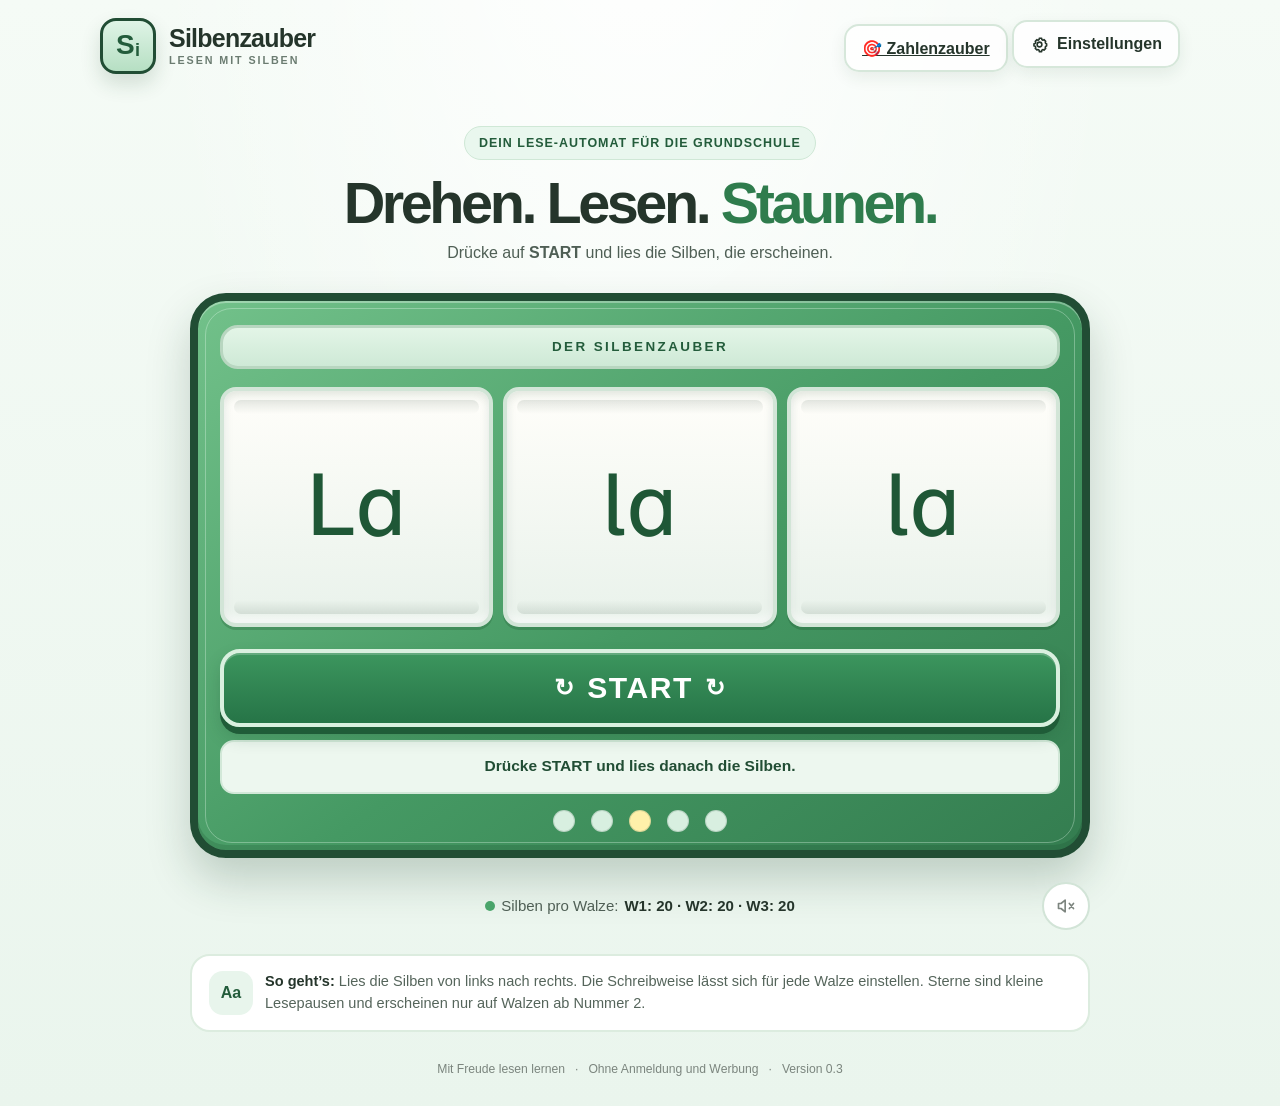
==== index.html @ 5c7f3edf "feat(navigation): verlinke Zahlenzauber von Silbenzauber" ====
<!doctype html>
<html lang="de">
<head>
  <meta charset="UTF-8" />
  <meta name="viewport" content="width=device-width, initial-scale=1.0" />
  <meta name="theme-color" content="#e9f7ef" />
  <meta name="description" content="Silbenzauber: ein kindgerechter Lese-Automat für die Grundschule." />
  <title>Silbenzauber – Lesen mit Silben</title>
  <link rel="stylesheet" href="styles.css" />
  <script src="logic.js" defer></script>
  <script src="app.js" defer></script>
</head>
<body>
  <div class="page-shell">
    <header class="site-header">
      <a class="brand" href="#hauptinhalt" aria-label="Silbenzauber, zur Startseite">
        <span class="brand-mark" aria-hidden="true"><span>S</span><span>i</span></span>
        <span class="brand-copy">
          <span class="brand-title">Silbenzauber</span>
          <span class="brand-caption">LESEN MIT SILBEN</span>
        </span>
      </a>
      <div class="header-actions">
        <a class="button-outline companion-link" href="zahlenzauber/" aria-label="Zahlenzauber, Mathe-Spiel öffnen">🎯 Zahlenzauber</a>
      <button id="settingsOpen" class="settings-open button-outline" type="button" aria-label="Einstellungen öffnen" aria-haspopup="dialog">
        <svg width="19" height="19" viewBox="0 0 24 24" fill="none" stroke="currentColor" stroke-width="2" stroke-linecap="round" stroke-linejoin="round" aria-hidden="true"><circle cx="12" cy="12" r="3"/><path d="M19.4 15a1.7 1.7 0 0 0 .34 1.86l.07.07-2.12 2.12-.07-.07a1.7 1.7 0 0 0-1.86-.34 1.7 1.7 0 0 0-1.04 1.56V21h-3v-.8A1.7 1.7 0 0 0 10.7 18.6a1.7 1.7 0 0 0-1.86.34l-.07.07-2.12-2.12.07-.07A1.7 1.7 0 0 0 7.06 15a1.7 1.7 0 0 0-1.56-1.04H5v-3h.5a1.7 1.7 0 0 0 1.56-1.04 1.7 1.7 0 0 0-.34-1.86l-.07-.07 2.12-2.12.07.07a1.7 1.7 0 0 0 1.86.34A1.7 1.7 0 0 0 11.74 4.7V4h3v.7A1.7 1.7 0 0 0 15.78 6.3a1.7 1.7 0 0 0 1.86-.34l.07-.07 2.12 2.12-.07.07a1.7 1.7 0 0 0-.34 1.86 1.7 1.7 0 0 0 1.56 1.04H21v3h-.02A1.7 1.7 0 0 0 19.4 15Z"/></svg>
        <span>Einstellungen</span>
      </button>
      </div>
    </header>

    <main id="hauptinhalt">
      <div class="intro">
        <div class="eyebrow">Dein Lese-Automat für die Grundschule</div>
        <h1>Drehen. Lesen. <span>Staunen.</span></h1>
        <p>Drücke auf <strong>START</strong> und lies die Silben, die erscheinen.</p>
      </div>

      <section class="machine-area" aria-label="Silbenautomat">
        <div class="machine-frame">
          <div class="machine-topline">DER SILBENZAUBER</div>
          <div id="reels" class="reels" style="--reel-count:3" aria-label="Drei Silbenwalzen"></div>
          <div class="machine-controls">
            <button id="spinButton" class="spin-button" type="button">
              <span class="button-symbol" aria-hidden="true">↻</span>
              <span id="spinButtonText">START</span>
              <span class="button-symbol" aria-hidden="true">↻</span>
            </button>
            <div id="instruction" class="instruction" role="status" aria-live="polite" aria-atomic="true">Drücke START und lies danach die Silben.</div>
          </div>
          <div class="machine-foot" aria-hidden="true"><span></span><span></span><span></span><span></span><span></span></div>
        </div>
      </section>

      <div class="below-machine">
        <div id="selectionSummary" class="selection-summary"></div>
        <button id="soundButton" class="sound-button" type="button" aria-label="Ton einschalten" aria-pressed="false" title="Ton ein- oder ausschalten">
          <svg class="sound-on" width="20" height="20" viewBox="0 0 24 24" stroke="currentColor" stroke-width="2" stroke-linecap="round" stroke-linejoin="round" fill="none" aria-hidden="true"><path d="M11 5 6 9H3v6h3l5 4V5Z"/><path d="M15.5 8.5a5 5 0 0 1 0 7"/><path d="M18.5 5.5a9 9 0 0 1 0 13"/></svg>
          <svg class="sound-off" width="20" height="20" viewBox="0 0 24 24" stroke="currentColor" stroke-width="2" stroke-linecap="round" stroke-linejoin="round" fill="none" aria-hidden="true"><path d="M11 5 6 9H3v6h3l5 4V5Z"/><path d="m16 9 5 6m0-6-5 6"/></svg>
        </button>
      </div>

      <aside class="learning-hint" aria-label="So geht es">
        <div class="hint-icon" aria-hidden="true">Aa</div>
        <p><strong>So geht’s:</strong> Lies die Silben von links nach rechts. Die Schreibweise lässt sich für jede Walze einstellen. Sterne sind kleine Lesepausen und erscheinen nur auf Walzen ab Nummer 2.</p>
      </aside>
    </main>

    <footer class="site-footer"><span>Mit Freude lesen lernen</span><span aria-hidden="true">·</span><span>Ohne Anmeldung und Werbung</span><span aria-hidden="true">·</span><span>Version 0.3</span></footer>
  </div>

  <dialog id="settingsDialog" class="settings-dialog" aria-labelledby="settingsTitle">
    <form id="settingsForm" class="settings-content" method="dialog" novalidate>
      <div class="modal-header">
        <div>
          <span class="modal-kicker">FÜR LEHRKRÄFTE</span>
          <h2 id="settingsTitle">Einstellungen</h2>
          <p>Lege Schreibweise, Silben und Sternfelder für jede Walze fest.</p>
        </div>
        <button id="settingsClose" class="close-button" type="button" aria-label="Einstellungen schließen">×</button>
      </div>

      <div class="modal-scroll">
        <fieldset class="settings-section">
          <legend><span class="section-number">1</span> Anzahl der Walzen</legend>
          <p>Wie viele Silben erscheinen nebeneinander?</p>
          <div id="reelCountButtons" class="segmented-options" aria-label="Walzenanzahl">
            <button type="button" class="segment" data-reel-count="2" aria-pressed="false">2</button>
            <button type="button" class="segment" data-reel-count="3" aria-pressed="true">3</button>
            <button type="button" class="segment" data-reel-count="4" aria-pressed="false">4</button>
            <button type="button" class="segment" data-reel-count="5" aria-pressed="false">5</button>
          </div>
        </fieldset>

        <fieldset class="settings-section">
          <legend><span class="section-number">2</span> Vokale auswählen</legend>
          <p>Alle gewählten Vokale werden für die Silbenbildung genutzt.</p>
          <div id="vowelOptions" class="letter-options" aria-label="Vokalauswahl"></div>
        </fieldset>

        <fieldset class="settings-section">
          <legend><span class="section-number">3</span> Konsonanten auswählen</legend>
          <p>Alle gewählten Konsonanten werden für die Silbenbildung genutzt.</p>
          <div id="consonantOptions" class="letter-options" aria-label="Konsonantenauswahl"></div>
        </fieldset>

        <fieldset class="settings-section">
          <legend><span class="section-number">4</span> Walzen einzeln einstellen</legend>
          <p>Wähle für jede Walze ihre erlaubten Silben. Auf Walze 1 gibt es keinen Stern.</p>
          <div id="reelSettings" class="reel-settings-list"></div>
        </fieldset>

        <section class="preview-section" aria-labelledby="previewTitle">
          <h3 id="previewTitle">Silben-Übersicht</h3>
          <div id="syllableOverview"></div>
          <p id="formError" class="form-error" role="alert" hidden>Wähle mindestens einen Vokal und einen Konsonanten.</p>
        </section>
      </div>

      <div class="modal-actions">
        <button id="resetButton" class="reset-button" type="button">Zurücksetzen</button>
        <div class="action-toggles">
          <label class="mini-toggle"><input id="soundToggle" type="checkbox" /> Geräusche</label>
          <label class="mini-toggle"><input id="motionToggle" type="checkbox" /> Wenig Bewegung</label>
        </div>
        <button id="saveButton" class="save-button" type="submit">Übernehmen <span aria-hidden="true">✓</span></button>
      </div>
    </form>
  </dialog>
</body>
</html>
---- styles.css ----
@font-face {
  font-family: 'Druckschrift BY WOK';
  src: url('./fonts/Druckschrift_BY_WOK.ttf') format('truetype');
  font-style: normal;
  font-weight: 400;
  font-display: swap;
}

:root {
  --page: #f5fbf6;
  --panel: #ffffff;
  --ink: #25352b;
  --subtle: #6b7c71;
  --green-1: #d9f0df;
  --green-2: #8fcf9f;
  --green-3: #4aa56b;
  --green-4: #2f7c4d;
  --green-5: #235c3b;
  --cream: #fefcf4;
  --outline: #214d34;
  --shadow: rgba(28, 72, 45, 0.16);
  --font-main: Arial, Helvetica, sans-serif;
}

* { box-sizing: border-box; }
html { scroll-behavior: smooth; }
body {
  margin: 0;
  background:
    radial-gradient(ellipse at 50% -18%, #ffffff 0%, transparent 55%),
    linear-gradient(180deg, #f5fbf6 0%, #eaf5ed 100%);
  color: var(--ink);
  font-family: var(--font-main);
}
button, input { font: inherit; }
button { cursor: pointer; }
@media (hover: hover) and (pointer: fine) {
  :root {
    --wand-cursor: url("data:image/svg+xml,%3Csvg xmlns='http://www.w3.org/2000/svg' width='32' height='32' viewBox='0 0 32 32'%3E%3Cpath d='M7 25L24 8' stroke='%23235c3b' stroke-width='6' stroke-linecap='round'/%3E%3Cpath d='M7 25L24 8' stroke='%23f3d77a' stroke-width='3' stroke-linecap='round'/%3E%3Ccircle cx='24' cy='8' r='3' fill='%23fff4bf' stroke='%23235c3b' stroke-width='1.5'/%3E%3C/svg%3E") 5 27;
  }
  body { cursor: var(--wand-cursor), auto; }
  button, a, label, input[type='checkbox'] {
    cursor: var(--wand-cursor), pointer;
  }
  input:not([type='checkbox']), textarea, [contenteditable='true'] { cursor: text; }
  select, input[type='range'] { cursor: auto; }
}
button:focus-visible, input:focus-visible {
  outline: 4px solid #1a7ee5;
  outline-offset: 2px;
}
.page-shell {
  min-height: 100dvh;
  width: min(1120px, 100%);
  margin: 0 auto;
  padding: 0 20px 28px;
}
.site-header {
  min-height: 92px;
  display: flex;
  align-items: center;
  justify-content: space-between;
  gap: 12px;
}
.brand {
  display: inline-flex;
  align-items: center;
  gap: 13px;
  color: inherit;
  text-decoration: none;
}
.brand-mark {
  width: 56px;
  height: 56px;
  border-radius: 16px;
  border: 3px solid var(--outline);
  background: linear-gradient(180deg, #dff4e6 0%, #b6dfc3 100%);
  box-shadow: 0 10px 20px var(--shadow);
  display: grid;
  place-items: center;
  color: var(--green-5);
  font-weight: 900;
  position: relative;
}
.brand-mark span:first-child {
  position: absolute;
  font-size: 28px;
  left: 13px;
  top: 8px;
}
.brand-mark span:last-child {
  position: absolute;
  font-size: 18px;
  right: 13px;
  bottom: 10px;
}
.brand-copy {
  display: flex;
  flex-direction: column;
  line-height: 1;
}
.brand-title {
  font-size: 1.56rem;
  font-weight: 900;
  letter-spacing: -0.03em;
}
.brand-caption {
  margin-top: 4px;
  color: var(--subtle);
  font-size: 0.67rem;
  font-weight: 800;
  letter-spacing: 0.18em;
}
.button-outline {
  min-height: 48px;
  border-radius: 15px;
  border: 2px solid #d6e7da;
  background: rgba(255, 255, 255, 0.86);
  box-shadow: 0 6px 16px rgba(22, 65, 39, 0.08);
  padding: 11px 16px;
  display: inline-flex;
  align-items: center;
  gap: 8px;
  font-weight: 800;
  color: var(--ink);
}
.button-outline:hover { background: white; }
.intro {
  margin: 34px 0 28px;
  text-align: center;
}
.eyebrow {
  display: inline-flex;
  align-items: center;
  justify-content: center;
  border-radius: 999px;
  background: #e9f7ee;
  border: 1px solid #cfe8d6;
  padding: 9px 14px;
  color: var(--green-5);
  font-size: 0.78rem;
  font-weight: 800;
  letter-spacing: 0.08em;
  text-transform: uppercase;
}
.intro h1 {
  margin: 16px 0 10px;
  font-size: clamp(2rem, 5vw, 3.6rem);
  line-height: 0.95;
  letter-spacing: -0.06em;
}
.intro h1 span { color: var(--green-4); }
.intro p {
  margin: 0 auto;
  max-width: 560px;
  color: #4f5f55;
  font-size: 1rem;
  line-height: 1.5;
}
.machine-area { position: relative; }
.machine-frame {
  width: min(100%, 900px);
  margin: 0 auto;
  border-radius: 36px;
  border: 8px solid #214d34;
  background: linear-gradient(145deg, #72c18a 0%, #459963 54%, #347d50 100%);
  box-shadow: 0 22px 44px rgba(22, 63, 39, 0.22), inset 0 2px 0 rgba(255,255,255,.32), inset 0 -5px 0 rgba(22,72,41,.2);
  padding: 24px 22px 18px;
  position: relative;
}
.machine-frame::before {
  content: '';
  position: absolute;
  inset: 7px;
  border: 1px solid rgba(237, 255, 241, .32);
  border-radius: 27px;
  pointer-events: none;
}
.machine-topline {
  min-height: 44px;
  border-radius: 18px;
  background: linear-gradient(180deg, #e3f5e7 0%, #cee9d6 100%);
  border: 3px solid #b8d6c0;
  color: var(--green-5);
  display: flex;
  justify-content: center;
  align-items: center;
  text-align: center;
  font-size: 0.84rem;
  font-weight: 900;
  letter-spacing: 0.18em;
  margin-bottom: 18px;
}
.reels {
  --reel-count: 3;
  display: grid;
  grid-template-columns: repeat(var(--reel-count), minmax(0, 1fr));
  gap: 10px;
}
.reel {
  min-width: 0;
  height: clamp(132px, 19vw, 186px);
  border-radius: 16px;
  border: 4px solid #d2e5d7;
  background: linear-gradient(180deg, #fffefa 0%, #e9f2eb 100%);
  box-shadow: inset 0 4px 10px rgba(35, 75, 48, .14), inset 0 -4px 8px rgba(255,255,255,.88), 0 3px 0 rgba(28, 81, 45, .26);
  display: grid;
  place-items: center;
  position: relative;
  overflow: hidden;
}
.reel::before, .reel::after {
  content: '';
  position: absolute;
  left: 10px;
  right: 10px;
  height: 14px;
  border-radius: 999px;
  background: linear-gradient(180deg, rgba(41,69,51,0.12), transparent);
}
.reel::before { top: 9px; }
.reel::after { bottom: 9px; transform: scaleY(-1); }
.reel-symbol {
  font-family: 'Druckschrift BY WOK', Arial, Helvetica, sans-serif;
  font-size: clamp(2.6rem, 8vw, 4.7rem);
  font-weight: 400;
  color: #1f5736;
  letter-spacing: 0;
  text-transform: none;
}
.reels[data-count='4'] .reel-symbol { font-size: clamp(2rem, 6vw, 3.5rem); }
.reels[data-count='5'] .reel-symbol { font-size: clamp(1.2rem, 5vw, 2.5rem); }
.reel-symbol.symbol-star {
  font-size: clamp(2.4rem, 7vw, 4rem);
  font-family: Arial, Helvetica, sans-serif;
  font-weight: 700;
  color: #de9f2f;
}
.reel-track {
  display: flex;
  flex-direction: column;
  align-self: start;
  width: 100%;
  will-change: transform;
  transition-property: transform;
  transition-timing-function: cubic-bezier(.08, .76, .12, 1);
}
.reel-track .reel-symbol {
  flex: 0 0 var(--reel-cell-height);
  width: 100%;
  height: var(--reel-cell-height);
  display: grid;
  place-items: center;
}
.reel.rolling .reel-symbol { filter: blur(.55px); opacity: .9; }
.reel.landed { animation: reel-lock .2s ease-out; }
@keyframes reel-lock {
  0% { transform: scaleY(1); }
  48% { transform: scaleY(.985); }
  100% { transform: scaleY(1); }
}
.machine-controls { margin-top: 22px; }
.spin-button {
  width: 100%;
  min-height: 78px;
  border: 4px solid #d9f0df;
  background: linear-gradient(180deg, #3c965e 0%, #267447 100%);
  color: #fff;
  box-shadow: 0 7px 0 #1f5c38, 0 10px 18px rgba(20, 67, 38, .2), inset 0 2px 0 rgba(255,255,255,.2);
  border-radius: 20px;
  display: inline-flex;
  justify-content: center;
  align-items: center;
  gap: 12px;
  font-size: 1.88rem;
  font-weight: 900;
  letter-spacing: 0.05em;
}
.spin-button:hover:not(:disabled) { transform: translateY(-2px); filter: brightness(1.04); }
.spin-button:active:not(:disabled) { transform: translateY(3px); box-shadow: 0 3px 0 #1f5c38, inset 0 2px 0 rgba(255,255,255,.16); }
.spin-button:disabled { opacity: 0.7; cursor: wait; }
.button-symbol { font-size: 1.5rem; }
.instruction {
  margin-top: 13px;
  min-height: 54px;
  border-radius: 14px;
  border: 2px solid #d2e8d8;
  background: #edf7ef;
  color: #214d34;
  display: flex;
  align-items: center;
  justify-content: center;
  text-align: center;
  font-size: 0.97rem;
  font-weight: 700;
  line-height: 1.45;
  padding: 10px 14px;
}
.machine-foot {
  display: flex;
  justify-content: center;
  gap: 16px;
  margin-top: 16px;
}
.machine-foot span {
  width: 22px;
  height: 22px;
  border-radius: 50%;
  background: #d8efe0;
  border: 1px solid rgba(33,77,52,.16);
}
.machine-foot span:nth-child(3) { background: #fff0aa; }
.below-machine {
  width: min(100%, 900px);
  min-height: 48px;
  margin: 24px auto 0;
  display: flex;
  align-items: center;
  justify-content: center;
  gap: 12px;
  position: relative;
}
.selection-summary {
  display: flex;
  flex-wrap: wrap;
  gap: 6px;
  justify-content: center;
  align-items: center;
  text-align: center;
  color: #4f5f55;
  font-size: 0.94rem;
  line-height: 1.45;
}
.selection-summary strong { color: var(--ink); }
.selection-dot {
  width: 10px;
  height: 10px;
  border-radius: 50%;
  background: var(--green-3);
}
.sound-button {
  width: 48px;
  height: 48px;
  padding: 0;
  border: 2px solid #d2e4d7;
  background: white;
  color: #7d857f;
  border-radius: 50%;
  display: grid;
  place-items: center;
  position: absolute;
  right: 0;
  flex: none;
}
.sound-button .sound-on { display: none; }
.sound-button.enabled {
  background: #e7f7ec;
  color: var(--green-4);
  border-color: #8fc4a1;
}
.sound-button.enabled .sound-on { display: block; }
.sound-button.enabled .sound-off { display: none; }
.learning-hint {
  width: min(100%, 900px);
  margin: 24px auto 0;
  padding: 15px 17px;
  border-radius: 20px;
  border: 2px solid #dcecdf;
  background: var(--panel);
  display: flex;
  gap: 12px;
  align-items: center;
}
.hint-icon {
  width: 44px;
  height: 44px;
  flex: none;
  border-radius: 14px;
  background: #e8f5ec;
  color: var(--green-5);
  display: grid;
  place-items: center;
  font-weight: 900;
}
.learning-hint p {
  margin: 0;
  color: #55655b;
  font-size: 0.91rem;
  line-height: 1.5;
}
.learning-hint strong { color: var(--ink); }
.site-footer {
  display: flex;
  justify-content: center;
  align-items: center;
  gap: 10px;
  flex-wrap: wrap;
  color: #7b857e;
  text-align: center;
  margin: 30px 0 2px;
  font-size: 0.76rem;
}

/* Dialog */
.settings-dialog {
  width: min(94vw, 880px);
  max-height: min(92dvh, 980px);
  border: 0;
  padding: 0;
  border-radius: 24px;
  background: #fffefb;
  color: var(--ink);
  box-shadow: 0 24px 90px rgba(18, 41, 27, 0.28);
  overflow: hidden;
}
.settings-dialog::backdrop {
  background: rgba(24, 36, 29, 0.58);
  backdrop-filter: blur(3px);
}
.settings-content {
  max-height: min(92dvh, 980px);
  display: flex;
  flex-direction: column;
}
.modal-header {
  display: flex;
  justify-content: space-between;
  align-items: flex-start;
  gap: 16px;
  background: linear-gradient(180deg, #edf8f0 0%, #dff0e4 100%);
  padding: 24px 26px 20px;
  border-bottom: 2px solid #d6eadb;
}
.modal-kicker {
  display: block;
  margin-bottom: 3px;
  color: var(--green-4);
  font-size: 0.65rem;
  font-weight: 900;
  letter-spacing: 0.18em;
}
.modal-header h2 {
  margin: 0 0 4px;
  font-size: 1.9rem;
  letter-spacing: -0.05em;
}
.modal-header p {
  margin: 0;
  color: #597162;
  font-size: 0.87rem;
  line-height: 1.4;
}
.close-button {
  width: 48px;
  height: 48px;
  border-radius: 13px;
  border: 2px solid #c6ddce;
  background: rgba(255,255,255,0.72);
  color: #456252;
  font-size: 2rem;
  line-height: 1;
}
.modal-scroll {
  overflow-y: auto;
  padding: 24px 27px 12px;
}
.settings-section {
  margin: 0 0 22px;
  padding: 0 0 20px;
  border: 0;
  border-bottom: 1px solid #e9eee9;
}
.settings-section legend {
  padding: 0;
  margin-bottom: 8px;
  display: flex;
  align-items: center;
  gap: 10px;
  font-size: 1.03rem;
  font-weight: 900;
}
.section-number {
  display: inline-grid;
  place-items: center;
  width: 30px;
  height: 30px;
  border-radius: 9px;
  background: #d9f0df;
  color: var(--green-5);
  font-size: 0.85rem;
}
.settings-section > p {
  margin: 0 0 13px 40px;
  color: #6f7a73;
  font-size: 0.84rem;
}
.segmented-options, .letter-options, .syllable-options {
  display: flex;
  flex-wrap: wrap;
  gap: 10px;
}
.segmented-options { margin-left: 40px; }
.segment, .letter-chip, .syllable-chip, .mini-action {
  min-height: 46px;
  border-radius: 12px;
  border: 2px solid #d9e2db;
  background: white;
  color: #3d4e43;
  font-weight: 800;
}
.segment, .letter-chip { min-width: 54px; }
.segment[aria-pressed='true'],
.letter-chip[aria-pressed='true'],
.syllable-chip[aria-pressed='true'] {
  border-color: var(--green-4);
  background: #e5f6ea;
  color: var(--green-5);
  box-shadow: 0 3px 0 var(--green-4);
}
.segment:hover, .letter-chip:hover, .syllable-chip:hover, .mini-action:hover { background: #f7fbf8; }
.letter-chip { width: 54px; font-size: 1.08rem; }
.reel-settings-list { display: grid; gap: 15px; }
.reel-settings-card {
  border: 1px solid #e4ece6;
  border-radius: 18px;
  background: #fbfdfb;
  padding: 14px;
}
.reel-settings-header {
  display: flex;
  justify-content: space-between;
  align-items: flex-start;
  gap: 12px;
  margin-bottom: 8px;
}
.reel-settings-header h4 {
  margin: 0;
  font-size: 1rem;
}
.reel-settings-header p {
  margin: 4px 0 0;
  color: #68796f;
  font-size: 0.8rem;
}
.reel-settings-actions {
  display: flex;
  gap: 8px;
}
.case-setting {
  display: flex;
  align-items: center;
  justify-content: space-between;
  gap: 12px;
  border: 0;
  padding: 0;
  margin: 12px 0 4px;
}
.case-setting legend {
  padding: 0;
  color: #52685a;
  font-size: .84rem;
  font-weight: 800;
}
.case-options {
  display: flex;
  flex-wrap: wrap;
  gap: 8px;
}
.case-option {
  min-width: 60px;
  min-height: 46px;
  padding: 6px 12px;
  border: 2px solid #d8e4da;
  border-radius: 11px;
  background: #fff;
  color: #334d3b;
  font-size: 1rem;
  font-family: 'Druckschrift BY WOK', Arial, Helvetica, sans-serif;
  font-weight: 400;
}
.case-option[aria-pressed='true'] {
  border-color: var(--green-4);
  background: #e4f4e8;
  color: var(--green-5);
  box-shadow: 0 3px 0 var(--green-4);
}
.case-option:hover { background: #f0f8f2; }
.mini-action {
  min-height: 44px;
  padding: 6px 10px;
  font-size: 0.83rem;
}
.toggle-row {
  min-height: 60px;
  display: flex;
  align-items: center;
  justify-content: space-between;
  gap: 12px;
  cursor: pointer;
  padding: 6px 0;
}
.toggle-row > span:first-child {
  display: flex;
  flex-direction: column;
  gap: 3px;
}
.toggle-row strong { font-size: 0.91rem; }
.toggle-row small {
  color: #758177;
  font-size: 0.78rem;
  line-height: 1.35;
}
.toggle-row input {
  position: absolute;
  opacity: 0;
  width: 44px;
  height: 28px;
}
.toggle-track {
  display: block;
  width: 47px;
  height: 28px;
  border-radius: 30px;
  background: #d6ddd7;
  border: 2px solid #c2cac4;
  position: relative;
  flex: none;
}
.toggle-track::after {
  content: '';
  position: absolute;
  top: 3px;
  left: 3px;
  width: 18px;
  height: 18px;
  border-radius: 50%;
  background: white;
  box-shadow: 0 1px 3px rgba(0,0,0,.18);
  transition: transform .2s;
}
.toggle-row input:checked + .toggle-track {
  background: #83c89a;
  border-color: #4f9d6a;
}
.toggle-row input:checked + .toggle-track::after { transform: translateX(19px); }
.toggle-row input:disabled + .toggle-track {
  background: #ecefed;
  border-color: #dde3de;
  opacity: 0.9;
}
.reel-selection-info {
  margin: 2px 0 10px;
  color: #67766d;
  font-size: 0.82rem;
}
.syllable-chip {
  min-height: 44px;
  min-width: 58px;
  padding: 6px 11px;
  font-family: 'Druckschrift BY WOK', Arial, Helvetica, sans-serif;
  font-weight: 400;
  font-size: 1rem;
}
.preview-section {
  background: #f8fbf9;
  border: 1px solid #dce8df;
  border-radius: 16px;
  padding: 15px 17px;
}
.preview-section h3 {
  margin: 0 0 11px;
  font-size: 0.98rem;
}
.overview-copy {
  margin: 0 0 10px;
  color: #5b6b61;
  font-size: 0.84rem;
}
.preview-chips {
  display: flex;
  gap: 7px;
  flex-wrap: wrap;
}
.preview-chip {
  background: white;
  color: #3b4f41;
  border: 1px solid #d7e6da;
  border-radius: 9px;
  font-family: 'Druckschrift BY WOK', Arial, Helvetica, sans-serif;
  font-weight: 400;
  padding: 6px 10px;
}
.preview-extra {
  align-self: center;
  color: #728076;
  font-size: 0.8rem;
}
.form-error {
  color: #b52833;
  font-size: 0.86rem;
  margin: 12px 0 0;
  font-weight: 700;
}
.modal-actions {
  display: flex;
  justify-content: space-between;
  align-items: center;
  gap: 12px;
  background: white;
  border-top: 1px solid #e7ece8;
  padding: 16px 24px;
  flex-wrap: wrap;
}
.action-toggles {
  display: flex;
  gap: 16px;
  flex-wrap: wrap;
  color: #5e6d64;
  font-size: 0.86rem;
  font-weight: 700;
}
.mini-toggle {
  display: inline-flex;
  align-items: center;
  gap: 8px;
}
.reset-button {
  border-radius: 12px;
  border: 2px solid #d8e0da;
  background: white;
  color: #637066;
  padding: 12px 16px;
  font-weight: 800;
}
.save-button {
  min-width: 170px;
  border-radius: 12px;
  border: 2px solid #2a7b4b;
  background: #3b9c61;
  color: white;
  box-shadow: 0 3px 0 #2a7b4b;
  padding: 12px 18px;
  font-weight: 900;
}
.save-button:disabled { opacity: 0.45; box-shadow: none; }
.save-button:hover:not(:disabled) { background: #338854; }

@media (min-width: 1000px) {
  .reel { height: clamp(186px, 20vw, 240px); }
  .reel-symbol { font-size: clamp(4.2rem, 7vw, 5.5rem); }
  .reels[data-count='4'] .reel-symbol { font-size: clamp(3.5rem, 5vw, 4.4rem); }
  .reels[data-count='5'] .reel-symbol { font-size: clamp(2.5rem, 4vw, 3.3rem); }
}

@media (max-width: 860px) {
  .modal-header, .modal-scroll { padding-left: 20px; padding-right: 20px; }
  .settings-section > p, .segmented-options { margin-left: 0; }
}
@media (max-width: 740px) {
  .page-shell { padding: 0 16px 22px; }
  .site-header { min-height: 82px; }
  .brand-mark { width: 48px; height: 48px; border-radius: 13px; }
  .brand-mark span:first-child { font-size: 24px; left: 11px; top: 7px; }
  .brand-mark span:last-child { font-size: 16px; right: 12px; bottom: 9px; }
  .brand-caption { font-size: 0.55rem; }
  .settings-open { padding: 10px 11px; font-size: 0.82rem; }
  .intro { margin-top: 28px; }
  .machine-frame { border-width: 6px; padding: 19px 15px 14px; border-radius: 28px; }
  .machine-frame::before { border-radius: 20px; }
  .reel { height: clamp(118px, 27vw, 166px); }
  .reel-symbol { font-size: clamp(2.55rem, 8vw, 4.1rem); }
  .spin-button { min-height: 68px; font-size: 1.68rem; }
  .instruction { margin-top: 11px; font-size: 0.91rem; }
  .below-machine { margin-top: 20px; padding-right: 44px; }
}
@media (max-width: 480px) {
  .page-shell { padding-left: 12px; padding-right: 12px; }
  .brand-title { font-size: 1.28rem; }
  .settings-open { gap: 6px; font-size: 0.76rem; padding: 9px 9px; border-radius: 12px; }
  .machine-frame { padding: 15px 11px 12px; border-width: 5px; border-radius: 23px; }
  .machine-frame::before { inset: 5px; border-radius: 15px; }
  .machine-topline { font-size: 0.66rem; letter-spacing: 0.12em; min-height: 38px; }
  .reels { gap: 7px; }
  .reel { border-width: 3px; height: 112px; border-radius: 13px; }
  .reel-symbol { font-size: 2.6rem; }
  .reels[data-count='4'] .reel-symbol { font-size: clamp(1.35rem, 7vw, 2rem); }
  .reels[data-count='5'] .reel-symbol { font-size: clamp(1.15rem, 6vw, 1.65rem); }
  .spin-button { min-height: 64px; font-size: 1.52rem; }
  .button-symbol { font-size: 1.28rem; }
  .selection-summary { font-size: 0.8rem; }
  .learning-hint { padding: 12px; }
  .learning-hint p { font-size: 0.82rem; }
  .modal-header { padding: 20px 17px 16px; }
  .modal-scroll { padding: 18px 17px 10px; }
  .reel-settings-header { flex-direction: column; align-items: stretch; }
  .reel-settings-actions { justify-content: flex-start; }
  .case-setting { align-items: flex-start; flex-direction: column; }
  .case-options { width: 100%; }
  .case-option { flex: 1 1 0; min-width: 0; }
  .modal-actions { padding: 14px 16px; }
  .save-button { min-width: 145px; }
}
@media (max-width: 375px) {
  .settings-open { min-width: 44px; min-height: 44px; justify-content: center; padding: 8px; }
  .settings-open span { display: none; }
}
@media (prefers-reduced-motion: reduce) {
  *, *::before, *::after {
    animation-duration: 0.01ms !important;
    transition-duration: 0.01ms !important;
    scroll-behavior: auto !important;
  }
}
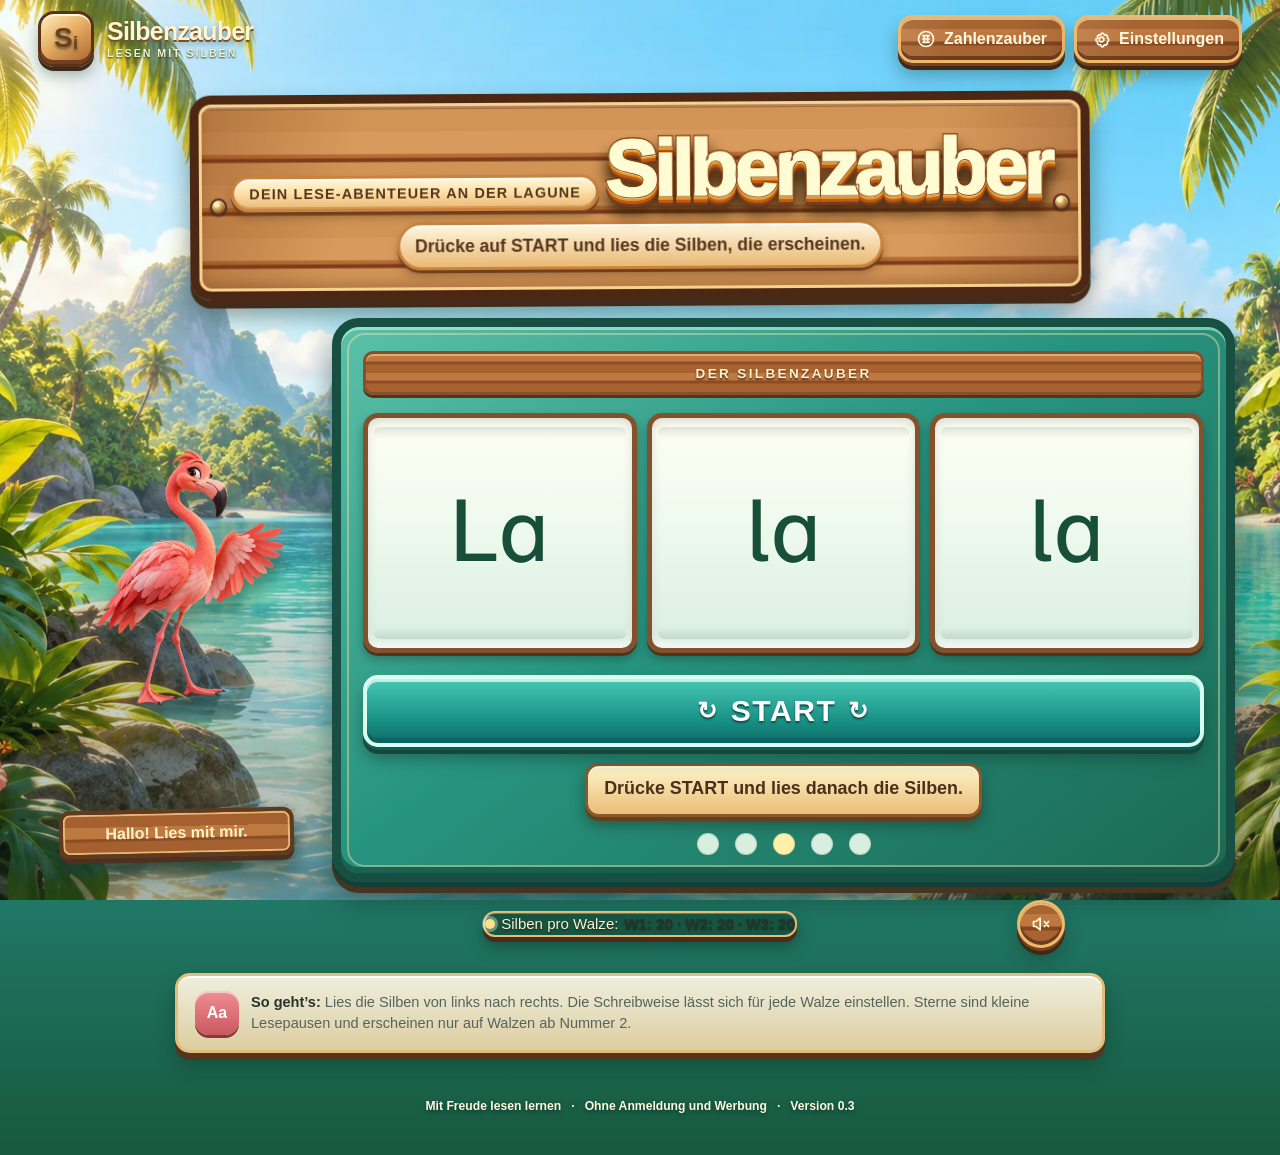
==== commit a1526145: "feat(silbenzauber): build lagoon mascot series design" ====
--- a/index.html
+++ b/index.html
@@ -3,7 +3,7 @@
 <head>
   <meta charset="UTF-8" />
   <meta name="viewport" content="width=device-width, initial-scale=1.0" />
-  <meta name="theme-color" content="#e9f7ef" />
+  <meta name="theme-color" content="#145b59" />
   <meta name="description" content="Silbenzauber: ein kindgerechter Lese-Automat für die Grundschule." />
   <title>Silbenzauber – Lesen mit Silben</title>
   <link rel="stylesheet" href="styles.css" />
@@ -21,36 +21,46 @@
         </span>
       </a>
       <div class="header-actions">
-        <a class="button-outline companion-link" href="zahlenzauber/" aria-label="Zahlenzauber, Mathe-Spiel öffnen">🎯 Zahlenzauber</a>
-      <button id="settingsOpen" class="settings-open button-outline" type="button" aria-label="Einstellungen öffnen" aria-haspopup="dialog">
-        <svg width="19" height="19" viewBox="0 0 24 24" fill="none" stroke="currentColor" stroke-width="2" stroke-linecap="round" stroke-linejoin="round" aria-hidden="true"><circle cx="12" cy="12" r="3"/><path d="M19.4 15a1.7 1.7 0 0 0 .34 1.86l.07.07-2.12 2.12-.07-.07a1.7 1.7 0 0 0-1.86-.34 1.7 1.7 0 0 0-1.04 1.56V21h-3v-.8A1.7 1.7 0 0 0 10.7 18.6a1.7 1.7 0 0 0-1.86.34l-.07.07-2.12-2.12.07-.07A1.7 1.7 0 0 0 7.06 15a1.7 1.7 0 0 0-1.56-1.04H5v-3h.5a1.7 1.7 0 0 0 1.56-1.04 1.7 1.7 0 0 0-.34-1.86l-.07-.07 2.12-2.12.07.07a1.7 1.7 0 0 0 1.86.34A1.7 1.7 0 0 0 11.74 4.7V4h3v.7A1.7 1.7 0 0 0 15.78 6.3a1.7 1.7 0 0 0 1.86-.34l.07-.07 2.12 2.12-.07.07a1.7 1.7 0 0 0-.34 1.86 1.7 1.7 0 0 0 1.56 1.04H21v3h-.02A1.7 1.7 0 0 0 19.4 15Z"/></svg>
-        <span>Einstellungen</span>
-      </button>
+        <a class="button-outline companion-link" href="zahlenzauber/" aria-label="Zahlenzauber, Mathe-Spiel öffnen">
+          <svg width="20" height="20" viewBox="0 0 24 24" fill="none" stroke="currentColor" stroke-width="2" stroke-linecap="round" stroke-linejoin="round" aria-hidden="true"><circle cx="12" cy="12" r="9"/><path d="M8 8h8M8 12h8M8 16h8"/><path d="M10 8v8m4-8v8"/></svg>
+          <span>Zahlenzauber</span>
+        </a>
+        <button id="settingsOpen" class="settings-open button-outline" type="button" aria-label="Einstellungen öffnen" aria-haspopup="dialog">
+          <svg width="19" height="19" viewBox="0 0 24 24" fill="none" stroke="currentColor" stroke-width="2" stroke-linecap="round" stroke-linejoin="round" aria-hidden="true"><circle cx="12" cy="12" r="3"/><path d="M19.4 15a1.7 1.7 0 0 0 .34 1.86l.07.07-2.12 2.12-.07-.07a1.7 1.7 0 0 0-1.86-.34 1.7 1.7 0 0 0-1.04 1.56V21h-3v-.8A1.7 1.7 0 0 0 10.7 18.6a1.7 1.7 0 0 0-1.86.34l-.07.07-2.12-2.12.07-.07A1.7 1.7 0 0 0 7.06 15a1.7 1.7 0 0 0-1.56-1.04H5v-3h.5a1.7 1.7 0 0 0 1.56-1.04 1.7 1.7 0 0 0-.34-1.86l-.07-.07 2.12-2.12.07.07a1.7 1.7 0 0 0 1.86.34A1.7 1.7 0 0 0 11.74 4.7V4h3v.7A1.7 1.7 0 0 0 15.78 6.3a1.7 1.7 0 0 0 1.86-.34l.07-.07 2.12 2.12-.07.07a1.7 1.7 0 0 0-.34 1.86 1.7 1.7 0 0 0 1.56 1.04H21v3h-.02A1.7 1.7 0 0 0 19.4 15Z"/></svg>
+          <span>Einstellungen</span>
+        </button>
       </div>
     </header>
 
     <main id="hauptinhalt">
-      <div class="intro">
-        <div class="eyebrow">Dein Lese-Automat für die Grundschule</div>
-        <h1>Drehen. Lesen. <span>Staunen.</span></h1>
+      <div class="intro wood-title">
+        <div class="eyebrow">Dein Lese-Abenteuer an der Lagune</div>
+        <h1 aria-label="Silbenzauber" data-title="Silbenzauber"><span>Silben</span><span>zauber</span></h1>
         <p>Drücke auf <strong>START</strong> und lies die Silben, die erscheinen.</p>
       </div>
 
-      <section class="machine-area" aria-label="Silbenautomat">
-        <div class="machine-frame">
-          <div class="machine-topline">DER SILBENZAUBER</div>
-          <div id="reels" class="reels" style="--reel-count:3" aria-label="Drei Silbenwalzen"></div>
-          <div class="machine-controls">
-            <button id="spinButton" class="spin-button" type="button">
-              <span class="button-symbol" aria-hidden="true">↻</span>
-              <span id="spinButtonText">START</span>
-              <span class="button-symbol" aria-hidden="true">↻</span>
-            </button>
-            <div id="instruction" class="instruction" role="status" aria-live="polite" aria-atomic="true">Drücke START und lies danach die Silben.</div>
+      <div class="play-stage" id="playStage">
+        <aside class="mascot-area" id="mascotArea" data-state="idle" aria-label="Lumi, der Flamingo">
+          <img class="mascot-art" src="assets/flamingo-mascot.webp" alt="" width="1280" height="1280" draggable="false" />
+          <p class="mascot-speech" id="mascotMessage" role="status" aria-live="polite">Hallo! Lies mit mir.</p>
+        </aside>
+
+        <section class="machine-area" aria-label="Silbenautomat">
+          <div class="machine-frame">
+            <div class="machine-topline">DER SILBENZAUBER</div>
+            <div id="reels" class="reels" style="--reel-count:3" aria-label="Drei Silbenwalzen"></div>
+            <div class="machine-controls">
+              <button id="spinButton" class="spin-button" type="button">
+                <span class="button-symbol" aria-hidden="true">↻</span>
+                <span id="spinButtonText">START</span>
+                <span class="button-symbol" aria-hidden="true">↻</span>
+              </button>
+              <div id="instruction" class="instruction" role="status" aria-live="polite" aria-atomic="true">Drücke START und lies danach die Silben.</div>
+            </div>
+            <div class="machine-foot" aria-hidden="true"><span></span><span></span><span></span><span></span><span></span></div>
           </div>
-          <div class="machine-foot" aria-hidden="true"><span></span><span></span><span></span><span></span><span></span></div>
-        </div>
-      </section>
+        </section>
+      </div>
 
       <div class="below-machine">
         <div id="selectionSummary" class="selection-summary"></div>
--- a/styles.css
+++ b/styles.css
@@ -811,3 +811,418 @@
     scroll-behavior: auto !important;
   }
 }
+
+/* Silbenzauber-Serie: Lagune, Holzschild und plastische Spieloberflächen. */
+:root {
+  --lagoon-deep: #145b59;
+  --lagoon: #1f8f91;
+  --lagoon-light: #7ad8d1;
+  --wood-dark: #4c2814;
+  --wood-mid: #99531f;
+  --wood-light: #e3a157;
+  --flamingo: #e9767b;
+  --cream: #fff7dc;
+  --series-shadow: 0 14px 32px #153b2e40;
+}
+
+html { min-width: 320px; min-height: 100%; background: #145b59; }
+body {
+  position: relative;
+  min-width: 320px;
+  min-height: 100vh;
+  isolation: isolate;
+  overflow-x: hidden;
+  background: linear-gradient(180deg, #4dc8e2, #278c82 63%, #17593e);
+}
+body::before {
+  position: fixed;
+  z-index: -2;
+  inset: 0;
+  content: '';
+  background: linear-gradient(180deg, #dbffff18 0%, #f4ffff04 42%, #123d2f45 100%), url('./assets/lagoon-background.webp') center 53% / cover no-repeat;
+  pointer-events: none;
+}
+body::after {
+  position: fixed;
+  z-index: -1;
+  inset: 0;
+  content: '';
+  background: linear-gradient(180deg, #b9faff15 0%, transparent 48%, #102b1d24 100%);
+  pointer-events: none;
+}
+.page-shell {
+  width: min(1440px, 100%);
+  min-height: 100dvh;
+  padding: 0 clamp(12px, 3vw, 38px) 30px;
+}
+.site-header {
+  position: relative;
+  z-index: 3;
+  min-height: 78px;
+  padding: 10px 0;
+  flex-wrap: wrap;
+}
+.brand { color: #fff9e7; text-shadow: 0 2px 3px #183a31a8; }
+.brand-mark {
+  border: 3px solid #5a321b;
+  background: linear-gradient(145deg, #fff1c0 0%, #e7ae64 45%, #a7622d 100%);
+  box-shadow: inset 0 2px 0 #fff7d8, inset 0 -4px 0 #713e20, 0 4px 0 #3f291b, 0 8px 15px #143d3560;
+  color: #70401e;
+}
+.brand-title { color: #fff5d2; text-shadow: 0 2px 0 #815020, 0 4px 7px #183b3270; }
+.brand-caption { color: #f4f5cf; text-shadow: 0 1px 2px #173b32; }
+.header-actions { display: flex; align-items: center; justify-content: flex-end; flex-wrap: wrap; gap: 10px; }
+.button-outline {
+  min-height: 48px;
+  padding: 9px 15px;
+  border: 3px solid #efb969;
+  border-radius: 15px;
+  color: #fff8df;
+  text-decoration: none;
+  background: linear-gradient(100deg, #ffffff16, transparent 35% 68%, #40200c25), repeating-linear-gradient(0deg, #a76430 0 14px, #86471f 15px 18px, #bd7840 19px 31px);
+  box-shadow: inset 0 2px 0 #fff1bd99, inset 0 -4px 0 #502a16a8, 0 3px 0 #77411f, 0 7px 0 #3f2819, 0 12px 18px #10261c55;
+  transition: transform .16s ease, filter .16s ease, box-shadow .16s ease;
+}
+.button-outline:hover { transform: translateY(-2px); filter: brightness(1.08); background: repeating-linear-gradient(0deg, #b16c37 0 14px, #8f4c24 15px 18px, #c27d41 19px 31px); }
+.button-outline:active { transform: translateY(2px); box-shadow: 0 2px 0 #3f2819; }
+.companion-link { font-weight: 900; }
+.companion-link svg { flex: none; }
+.settings-open { color: #fff8df; }
+
+.intro.wood-title {
+  position: relative;
+  isolation: isolate;
+  width: min(900px, 100%);
+  margin: 15px auto 20px;
+  padding: 16px 24px 20px;
+  border: 9px solid var(--wood-dark);
+  border-radius: 21px;
+  background: linear-gradient(100deg, #74371154, transparent 18% 82%, #62301352), repeating-linear-gradient(0deg, #d29455 0 22px, #7c3d1a 23px 26px, #b76c35 27px 30px, #d99b5d 31px 53px);
+  box-shadow: inset 0 0 0 3px #f8d18e, inset 0 5px 0 #fff3c766, inset 0 -8px 12px #47220a42, 0 8px 0 #432a19, 0 15px 24px #122f2170;
+  transform: rotate(-.35deg);
+  text-align: center;
+  animation: plaque-arrive .55s cubic-bezier(.18,.78,.24,1.12) both;
+}
+.intro.wood-title::before, .intro.wood-title::after {
+  position: absolute;
+  z-index: -1;
+  top: 50%;
+  width: 13px;
+  height: 13px;
+  content: '';
+  border: 2px solid #5a321d;
+  border-radius: 50%;
+  background: radial-gradient(circle at 35% 30%, #fff2ba 0 18%, #dfae6a 33%, #80502b 76%);
+  box-shadow: inset 0 1px 1px #fff6c9, 0 1px 2px #382012;
+}
+.intro.wood-title::before { left: 11px; }
+.intro.wood-title::after { right: 11px; }
+.eyebrow {
+  padding: 7px 15px;
+  border: 3px solid #cb833c;
+  color: #55351d;
+  background: linear-gradient(180deg, #fff7dd 0%, #ffe5ac 40%, #eab976 100%);
+  box-shadow: inset 0 2px 0 white, inset 0 -2px 0 #d49b58, 0 3px 0 #70401e, 0 6px 9px #43261355;
+  font-size: clamp(.72rem, 1.4vw, .9rem);
+  letter-spacing: .08em;
+}
+.intro h1 {
+  position: relative;
+  display: inline-block;
+  margin: 12px 0 6px;
+  color: #ffe572;
+  background: linear-gradient(180deg, #fff8b3 1%, #ffdf4c 25%, #ffad28 60%, #ed691a 85%, #b94a12 100%);
+  -webkit-background-clip: text;
+  background-clip: text;
+  -webkit-text-fill-color: transparent;
+  -webkit-text-stroke: 1px #884116;
+  font-size: clamp(2.45rem, 7vw, 5rem);
+  font-weight: 1000;
+  line-height: 1;
+  letter-spacing: -.055em;
+  text-shadow: 0 1px 0 #fffbd2, 0 3px 0 #ed981c, 0 6px 0 #bd5b16, 0 9px 0 #783d1b, 0 14px 16px #35200dcc;
+  animation: title-rise .65s cubic-bezier(.2,.8,.25,1.15) .12s both;
+}
+.intro h1::after {
+  position: absolute;
+  inset: 0;
+  content: attr(data-title);
+  color: transparent;
+  background: linear-gradient(108deg, transparent 33%, #fff9cf 44%, #fff 49%, #ffe98a 53%, transparent 64%);
+  background-position: 125% 0;
+  background-size: 240% 100%;
+  -webkit-background-clip: text;
+  background-clip: text;
+  -webkit-text-fill-color: transparent;
+  pointer-events: none;
+  animation: title-gloss .95s ease-out .7s both;
+}
+.intro h1 span { color: inherit; -webkit-text-fill-color: inherit; }
+.intro p {
+  display: table;
+  margin: 5px auto 0;
+  padding: 8px 15px;
+  border: 3px solid #cb833c;
+  border-radius: 999px;
+  color: #55351d;
+  background: linear-gradient(180deg, #fff7dd, #eab976);
+  box-shadow: inset 0 2px 0 #fff, 0 3px 0 #70401e, 0 6px 9px #43261355;
+  font-size: clamp(.86rem, 2vw, 1.1rem);
+  font-weight: 800;
+}
+@keyframes plaque-arrive { from { opacity: 0; transform: translateY(-10px) rotate(-1deg) scale(.98); } to { opacity: 1; transform: translateY(0) rotate(-.35deg) scale(1); } }
+@keyframes title-rise { from { opacity: 0; transform: translateY(12px) scale(.94); } to { opacity: 1; transform: translateY(0) scale(1); } }
+
+.play-stage {
+  display: grid;
+  grid-template-columns: minmax(170px, .48fr) minmax(0, 1.52fr);
+  align-items: end;
+  gap: clamp(8px, 2.2vw, 25px);
+  width: min(1190px, 100%);
+  margin: 0 auto;
+}
+.mascot-area {
+  position: relative;
+  display: flex;
+  min-width: 0;
+  flex-direction: column;
+  align-items: center;
+  justify-content: end;
+  margin: 0 0 25px;
+  filter: drop-shadow(0 12px 9px #153a2c77);
+}
+.mascot-art {
+  display: block;
+  width: min(100%, 320px);
+  max-height: 430px;
+  object-fit: contain;
+  transform-origin: 58% 82%;
+  animation: flamingo-idle 4s ease-in-out infinite;
+}
+.mascot-speech {
+  position: relative;
+  z-index: 1;
+  width: min(100%, 235px);
+  margin: -3px 0 0;
+  padding: 10px 12px;
+  border: 4px solid #61391f;
+  border-radius: 11px;
+  color: #fff3c5;
+  background: repeating-linear-gradient(0deg, #a5602f 0 12px, #8c4c25 13px 15px, #bd7940 16px 27px);
+  box-shadow: inset 0 0 0 2px #eab675, 0 5px 0 #4d301d, 0 9px 15px #102f2055;
+  text-align: center;
+  font-size: clamp(.85rem, 1.6vw, 1rem);
+  font-weight: 900;
+  line-height: 1.25;
+  transform: rotate(-1.2deg);
+}
+.mascot-area[data-state='spinning'] .mascot-art { animation: flamingo-curious .42s ease-in-out infinite alternate; }
+.mascot-area[data-state='landed'] .mascot-art { animation: flamingo-land .62s cubic-bezier(.18,.8,.22,1.15) both; }
+.mascot-area[data-state='pause'] .mascot-art { animation: flamingo-calm 2.8s ease-in-out infinite; }
+@keyframes flamingo-idle { 0%,100% { transform: translateY(0) rotate(0); } 50% { transform: translateY(-5px) rotate(-.8deg); } }
+@keyframes flamingo-curious { from { transform: translateY(0) rotate(-1.4deg); } to { transform: translateY(-4px) rotate(1.4deg); } }
+@keyframes flamingo-land { 0% { transform: translateY(-12px) rotate(3deg) scale(.98); } 65% { transform: translateY(2px) rotate(-1.5deg) scale(1.01); } 100% { transform: translateY(0) rotate(0) scale(1); } }
+@keyframes flamingo-calm { 0%,100% { transform: translateY(0) rotate(0); } 50% { transform: translateY(-2px) rotate(.4deg); } }
+
+.machine-area { min-width: 0; }
+.machine-frame {
+  width: 100%;
+  border: 9px solid #174f42;
+  border-radius: 27px;
+  background: linear-gradient(145deg, #5bc0a8 0%, #27947f 45%, #1b6955 100%);
+  box-shadow: inset 0 3px 0 #d5fff480, inset 0 -6px 0 #124c3eaa, 0 5px 0 #113f35, 0 11px 0 #49351f, 0 19px 27px #12352980;
+}
+.machine-frame::before { inset: 6px; border: 2px solid #ffe4a46b; border-radius: 18px; }
+.machine-topline {
+  border: 3px solid #85512c;
+  border-radius: 10px;
+  color: #fff4cf;
+  background: repeating-linear-gradient(0deg, #a76230 0 8px, #8c4d26 9px 11px, #bf7940 12px 19px);
+  box-shadow: inset 0 2px 0 #fff0bd70, 0 3px 0 #57331e;
+  text-shadow: 0 2px 2px #542d18;
+}
+.reels { gap: clamp(4px, 1vw, 10px); }
+.reel {
+  border: 5px solid #85512c;
+  border-radius: 15px;
+  background: linear-gradient(180deg, #fffef3 0%, #eef9ed 48%, #d9eee1 100%);
+  box-shadow: inset 0 4px 10px #244c302f, inset 0 -4px 8px #fff, 0 3px 0 #51321d, 0 6px 10px #123c3270;
+}
+.reel::before, .reel::after { left: 6px; right: 6px; height: 12px; background: linear-gradient(180deg, #2a493a22, transparent); }
+.reel-symbol { color: #174f39; text-shadow: 0 1px 0 #fff; }
+.reel-track .reel-symbol { line-height: 1; }
+.reel.rolling .reel-symbol { filter: blur(.7px); }
+.spin-button {
+  min-height: 72px;
+  border: 4px solid #d8fff0;
+  border-radius: 15px;
+  background: linear-gradient(180deg, #48c8b5 0%, #168e83 68%, #116b68 100%);
+  box-shadow: inset 0 3px 0 #ffffffb0, inset 0 -5px 0 #075e5b9c, 0 3px 0 #0d5e56, 0 7px 0 #184638, 0 12px 16px #143b3280;
+  text-shadow: 0 2px 2px #104d4a;
+  transition: transform .15s ease, filter .15s ease, box-shadow .15s ease;
+}
+.spin-button:hover:not(:disabled) { transform: translateY(-3px); filter: brightness(1.08); }
+.spin-button:active:not(:disabled) { transform: translateY(3px); box-shadow: 0 2px 0 #184638; }
+.spin-button:disabled { opacity: .86; }
+.instruction {
+  display: block;
+  width: fit-content;
+  max-width: 100%;
+  margin: 16px auto 3px;
+  padding: 10px 16px;
+  border: 3px solid #8d572b;
+  border-radius: 14px;
+  color: #49301a;
+  background: linear-gradient(180deg, #fff4ca, #e9bd76);
+  box-shadow: inset 0 2px 0 #fffbdc, 0 4px 0 #63401e, 0 8px 14px #172f2280;
+  text-align: center;
+  font-size: clamp(.9rem, 1.8vw, 1.12rem);
+  font-weight: 900;
+}
+.below-machine { width: min(850px, calc(100% - 20px)); margin: 18px auto 0; }
+.selection-summary {
+  border: 2px solid #e8bb75;
+  border-radius: 12px;
+  color: #fdf2d0;
+  background: #174f3dd9;
+  box-shadow: inset 0 1px 0 #ffffff48, 0 5px 0 #482d1c, 0 9px 15px #102b2280;
+  text-shadow: 0 1px 2px #102d20;
+}
+.selection-dot { background: #ffe28a; box-shadow: 0 0 0 3px #ffffe75c; }
+.sound-button {
+  border: 3px solid #efb969;
+  color: #fff8df;
+  background: repeating-linear-gradient(0deg, #a76430 0 14px, #86471f 15px 18px, #bd7840 19px 31px);
+  box-shadow: inset 0 2px 0 #fff1bd99, inset 0 -4px 0 #502a16a8, 0 3px 0 #77411f, 0 7px 0 #3f2819, 0 12px 18px #10261c55;
+}
+.sound-button.enabled { color: #fff; background: linear-gradient(180deg, #48c8b5, #168e83 68%, #116b68); }
+.learning-hint {
+  width: min(930px, 100%);
+  margin: 25px auto 0;
+  border: 3px solid #e4bd7a;
+  border-radius: 15px;
+  color: #49301a;
+  background: linear-gradient(180deg, #fff9e8ed, #f1d7a9e8);
+  box-shadow: inset 0 2px 0 #fff, 0 7px 0 #55351f, 0 12px 18px #10332670;
+}
+.hint-icon { color: #fff; background: linear-gradient(180deg, #ee9092, #ca5760); box-shadow: inset 0 2px 0 #ffffff88, 0 3px 0 #823d3b; }
+.site-footer {
+  padding: 16px 14px 10px;
+  color: #fff8de;
+  font-weight: 800;
+  text-align: center;
+  text-shadow: 0 2px 4px #123b30;
+}
+
+.settings-dialog {
+  max-width: min(980px, calc(100% - 20px));
+  border: 8px solid #593018;
+  border-radius: 20px;
+  background: #fffaf0;
+  box-shadow: inset 0 0 0 3px #f8d18e, 0 12px 0 #40291b, 0 22px 45px #102b23a8;
+}
+.settings-dialog::backdrop { background: #0b3028b8; backdrop-filter: blur(4px); }
+.modal-header {
+  color: #fff4d4;
+  background: repeating-linear-gradient(0deg, #a76230 0 12px, #854a25 13px 16px, #bd7940 17px 29px);
+  box-shadow: inset 0 2px 0 #fff1bd70, inset 0 -4px 0 #66391e;
+}
+.modal-header h2, .modal-header p, .modal-kicker { color: inherit; }
+.modal-header h2 { text-shadow: 0 2px 3px #442313; }
+.close-button { color: #70401e; border-color: #eac28a; background: #fff2d0; }
+.settings-section, .preview-section { border-color: #d8c29f; background: #fffdf7; }
+.section-number { color: #fff; background: linear-gradient(180deg, #48c8b5, #147a72); box-shadow: 0 2px 0 #0e554c; }
+.segment[aria-pressed='true'], .letter-chip[aria-pressed='true'], .case-option[aria-pressed='true'] { border-color: #268d7f; color: #fff; background: linear-gradient(180deg, #50c7b3, #18786f); box-shadow: inset 0 2px 0 #ffffff8a, 0 3px 0 #15584e; }
+.syllable-chip[aria-pressed='true'] { border-color: #268d7f; color: #155543; background: #d8f1e4; }
+.preview-chip { border-color: #e1c394; background: #fff9e8; }
+.reset-button, .save-button { min-height: 48px; border-radius: 13px; box-shadow: 0 4px 0 #50331e, 0 7px 11px #2e241d30; }
+.save-button { border: 3px solid #dbfff1; background: linear-gradient(180deg, #48c8b5, #168e83 68%, #116b68); }
+.save-button:hover:not(:disabled) { background: linear-gradient(180deg, #65d7c6, #218e83); }
+.reset-button { border: 3px solid #edc985; color: #fff5d7; background: linear-gradient(180deg, #ad6a37, #76421f); }
+.mini-toggle input { accent-color: #168e83; }
+
+@media (min-width: 1000px) {
+  .play-stage { grid-template-columns: minmax(210px, .45fr) minmax(0, 1.55fr); }
+  .mascot-art { max-height: 470px; }
+  .reels[data-count='4'] .reel-symbol { font-size: clamp(3rem, 4.7vw, 4.2rem); }
+  .reels[data-count='5'] .reel-symbol { font-size: clamp(2.4rem, 3.5vw, 3.2rem); }
+}
+@media (max-width: 740px) {
+  body::before { background-position: center center; background-size: cover; }
+  .page-shell { padding: 0 14px 22px; }
+  .play-stage { grid-template-columns: minmax(0, 1fr); gap: 3px; }
+  .mascot-area { display: grid; grid-template-columns: 88px minmax(0, 220px); align-items: center; justify-content: center; gap: 4px; margin: -3px auto 8px; }
+  .mascot-art { width: 88px; max-height: 105px; }
+  .mascot-speech { width: auto; margin: 0; padding: 8px 11px; font-size: .88rem; }
+  .machine-frame { width: 100%; }
+  .reel { height: clamp(108px, 24vw, 166px); }
+  .reels[data-count='4'] .reel-symbol { font-size: clamp(1.45rem, 6.5vw, 2.4rem); }
+  .reels[data-count='5'] .reel-symbol { font-size: clamp(1rem, 5.1vw, 1.8rem); }
+}
+@media (max-width: 480px) {
+  .page-shell { padding: 0 10px 20px; }
+  .site-header { min-height: 68px; gap: 8px; }
+  .brand { gap: 8px; }
+  .brand-mark { width: 42px; height: 42px; }
+  .brand-mark span:first-child { left: 9px; top: 5px; font-size: 23px; }
+  .brand-mark span:last-child { right: 10px; bottom: 7px; font-size: 15px; }
+  .brand-title { font-size: 1.17rem; }
+  .brand-caption { font-size: .48rem; }
+  .header-actions { gap: 7px; }
+  .button-outline { min-height: 44px; padding: 7px 9px; border-width: 2px; border-radius: 12px; font-size: .76rem; }
+  .companion-link { gap: 5px; }
+  .companion-link svg { width: 17px; height: 17px; }
+  .intro.wood-title { margin: 10px auto 12px; padding: 11px 13px 13px; border-width: 6px; border-radius: 16px; }
+  .intro.wood-title::before, .intro.wood-title::after { width: 10px; height: 10px; }
+  .intro h1 { margin: 9px 0 4px; font-size: clamp(2.05rem, 9vw, 2.8rem); }
+  .intro p { padding: 6px 10px; font-size: .83rem; }
+  .eyebrow { padding: 5px 10px; font-size: .62rem; }
+  .mascot-area { grid-template-columns: 72px minmax(0, 195px); }
+  .mascot-art { width: 72px; max-height: 88px; }
+  .mascot-speech { font-size: .8rem; }
+  .machine-frame { padding: 13px 9px 12px; border-width: 5px; border-radius: 20px; }
+  .machine-frame::before { inset: 4px; border-radius: 13px; }
+  .machine-topline { min-height: 34px; margin-bottom: 12px; font-size: .61rem; letter-spacing: .1em; }
+  .reels { gap: 4px; }
+  .reel { height: 108px; border-width: 3px; border-radius: 10px; }
+  .reel::before, .reel::after { left: 4px; right: 4px; height: 8px; }
+  .reel-symbol { font-size: 2.35rem; }
+  .reels[data-count='4'] .reel-symbol { font-size: clamp(1.28rem, 6.3vw, 1.8rem); }
+  .reels[data-count='5'] .reel-symbol { font-size: clamp(.98rem, 4.8vw, 1.35rem); }
+  .reel-symbol.symbol-star { font-size: 1.8rem; }
+  .machine-controls { margin-top: 17px; }
+  .spin-button { min-height: 59px; font-size: 1.4rem; }
+  .button-symbol { font-size: 1.15rem; }
+  .instruction { margin-top: 11px; padding: 8px 10px; font-size: .82rem; }
+  .below-machine { width: calc(100% - 8px); margin-top: 12px; padding-right: 37px; }
+  .selection-summary { padding: 8px 10px; font-size: .74rem; }
+  .sound-button { width: 40px; height: 40px; }
+  .learning-hint { margin-top: 17px; padding: 11px; }
+}
+@media (max-width: 375px) {
+  .header-actions { flex: 1 0 100%; justify-content: flex-end; }
+  .site-header { padding-bottom: 5px; }
+  .intro.wood-title { margin-top: 8px; }
+  .machine-frame { padding-inline: 7px; }
+  .reels { gap: 3px; }
+  .reel { height: 100px; }
+  .reels[data-count='5'] .reel-symbol { font-size: clamp(.92rem, 4.5vw, 1.15rem); }
+  .reels[data-count='4'] .reel-symbol { font-size: clamp(1.2rem, 5.8vw, 1.55rem); }
+  .reels[data-count='4'] .reel-symbol.symbol-star, .reels[data-count='5'] .reel-symbol.symbol-star { font-size: 1.8rem; }
+  .spin-button { min-height: 56px; }
+}
+@media (prefers-reduced-motion: reduce) {
+  .intro.wood-title, .intro h1, .intro h1::after, .mascot-art { animation: none !important; }
+  .mascot-area[data-state] .mascot-art { transform: none; }
+}
+
+/* Zweites Lernspiel: Zahlenzauber – nur die Navigation ergänzen */
+.site-header { flex-wrap: wrap; padding: 10px 0; }
+.header-actions { display: flex; align-items: center; justify-content: flex-end; flex-wrap: wrap; gap: 9px; }
+.companion-link { text-decoration: none; }
+.companion-link:hover { background: #fff; }
+.companion-link:focus-visible { outline: 4px solid #1a7ee5; outline-offset: 3px; }
+@media (max-width: 570px) {
+  .header-actions { width: 100%; justify-content: center; }
+  .companion-link { flex: 1; justify-content: center; }
+}
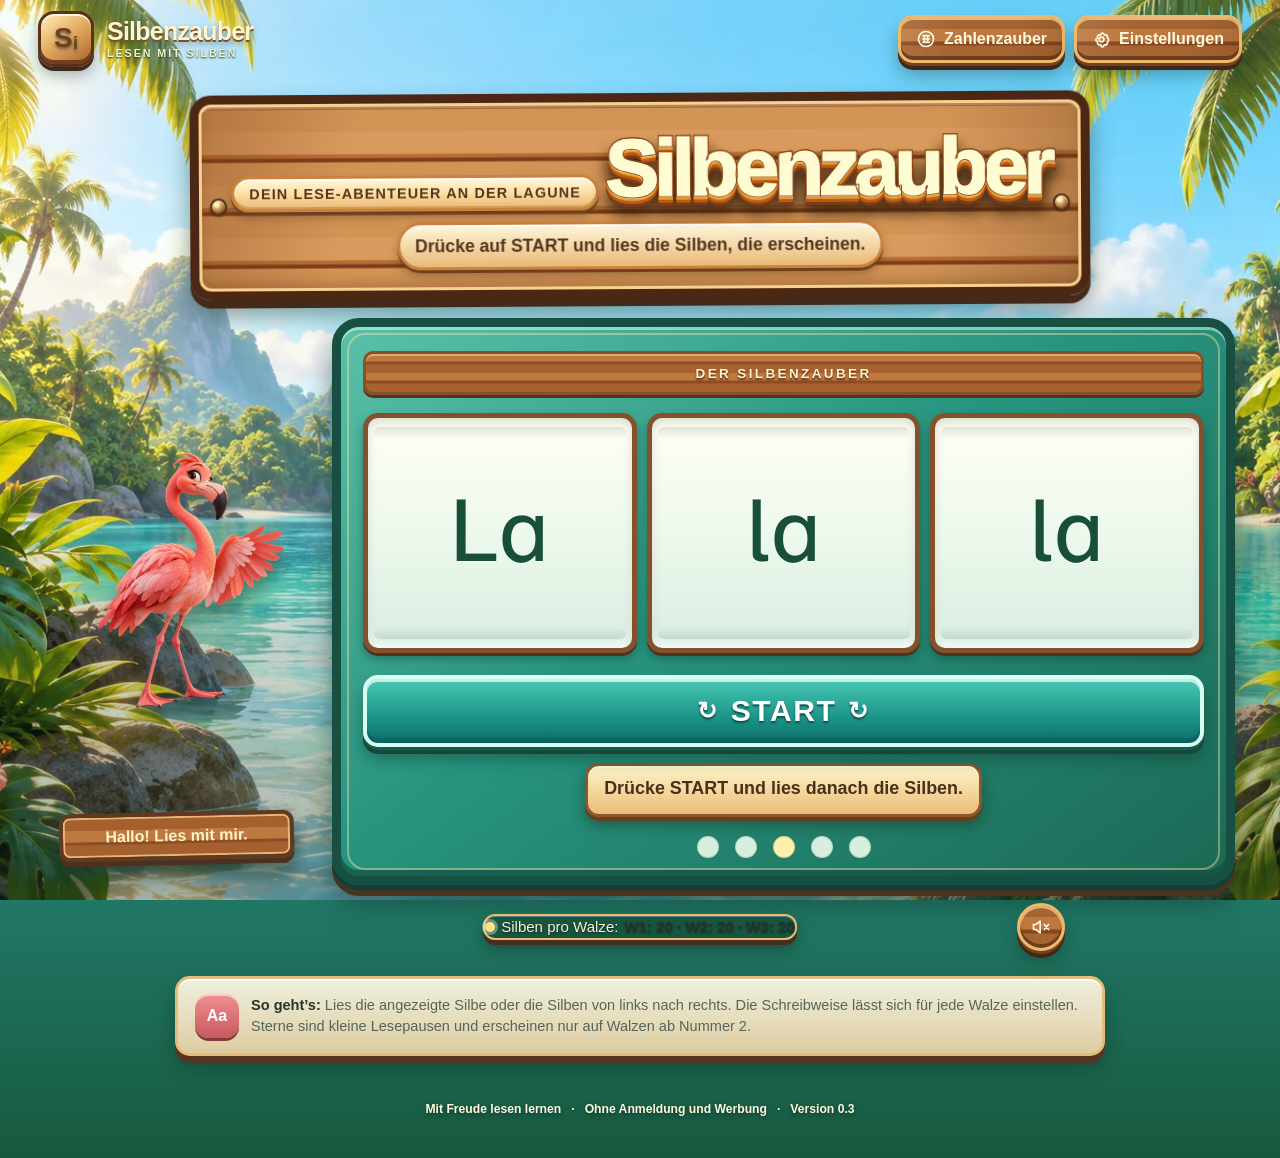
==== commit b87a004b: "feat(silbenzauber): support a single reel" ====
--- a/index.html
+++ b/index.html
@@ -72,7 +72,7 @@
 
       <aside class="learning-hint" aria-label="So geht es">
         <div class="hint-icon" aria-hidden="true">Aa</div>
-        <p><strong>So geht’s:</strong> Lies die Silben von links nach rechts. Die Schreibweise lässt sich für jede Walze einstellen. Sterne sind kleine Lesepausen und erscheinen nur auf Walzen ab Nummer 2.</p>
+        <p><strong>So geht’s:</strong> Lies die angezeigte Silbe oder die Silben von links nach rechts. Die Schreibweise lässt sich für jede Walze einstellen. Sterne sind kleine Lesepausen und erscheinen nur auf Walzen ab Nummer 2.</p>
       </aside>
     </main>
 
@@ -95,6 +95,7 @@
           <legend><span class="section-number">1</span> Anzahl der Walzen</legend>
           <p>Wie viele Silben erscheinen nebeneinander?</p>
           <div id="reelCountButtons" class="segmented-options" aria-label="Walzenanzahl">
+            <button type="button" class="segment" data-reel-count="1" aria-pressed="false">1 Walze</button>
             <button type="button" class="segment" data-reel-count="2" aria-pressed="false">2</button>
             <button type="button" class="segment" data-reel-count="3" aria-pressed="true">3</button>
             <button type="button" class="segment" data-reel-count="4" aria-pressed="false">4</button>
--- a/styles.css
+++ b/styles.css
@@ -1226,3 +1226,37 @@
   .header-actions { width: 100%; justify-content: center; }
   .companion-link { flex: 1; justify-content: center; }
 }
+
+/* Keep the indicator and reel area on the same shared machine grid. */
+.machine-frame {
+  display: grid;
+  grid-template-columns: minmax(0, 1fr);
+}
+.machine-topline,
+.reels,
+.machine-controls,
+.machine-foot {
+  width: 100%;
+  min-width: 0;
+}
+.reels {
+  grid-template-columns: repeat(var(--reel-count), minmax(0, 1fr));
+  align-items: stretch;
+}
+.reels[data-count='1'] {
+  justify-content: center;
+}
+.reels[data-count='1'] > .reel {
+  width: min(100%, 330px);
+  justify-self: center;
+  height: clamp(150px, 22vw, 208px);
+}
+.reels[data-count='1'] .reel-symbol { font-size: clamp(3.8rem, 9vw, 5.5rem); }
+@media (max-width: 740px) {
+  .machine-frame { min-width: 0; }
+  .reels[data-count='1'] > .reel {
+    width: min(100%, 260px);
+    height: clamp(124px, 36vw, 164px);
+  }
+  .reels[data-count='1'] .reel-symbol { font-size: clamp(3.4rem, 16vw, 4.6rem); }
+}
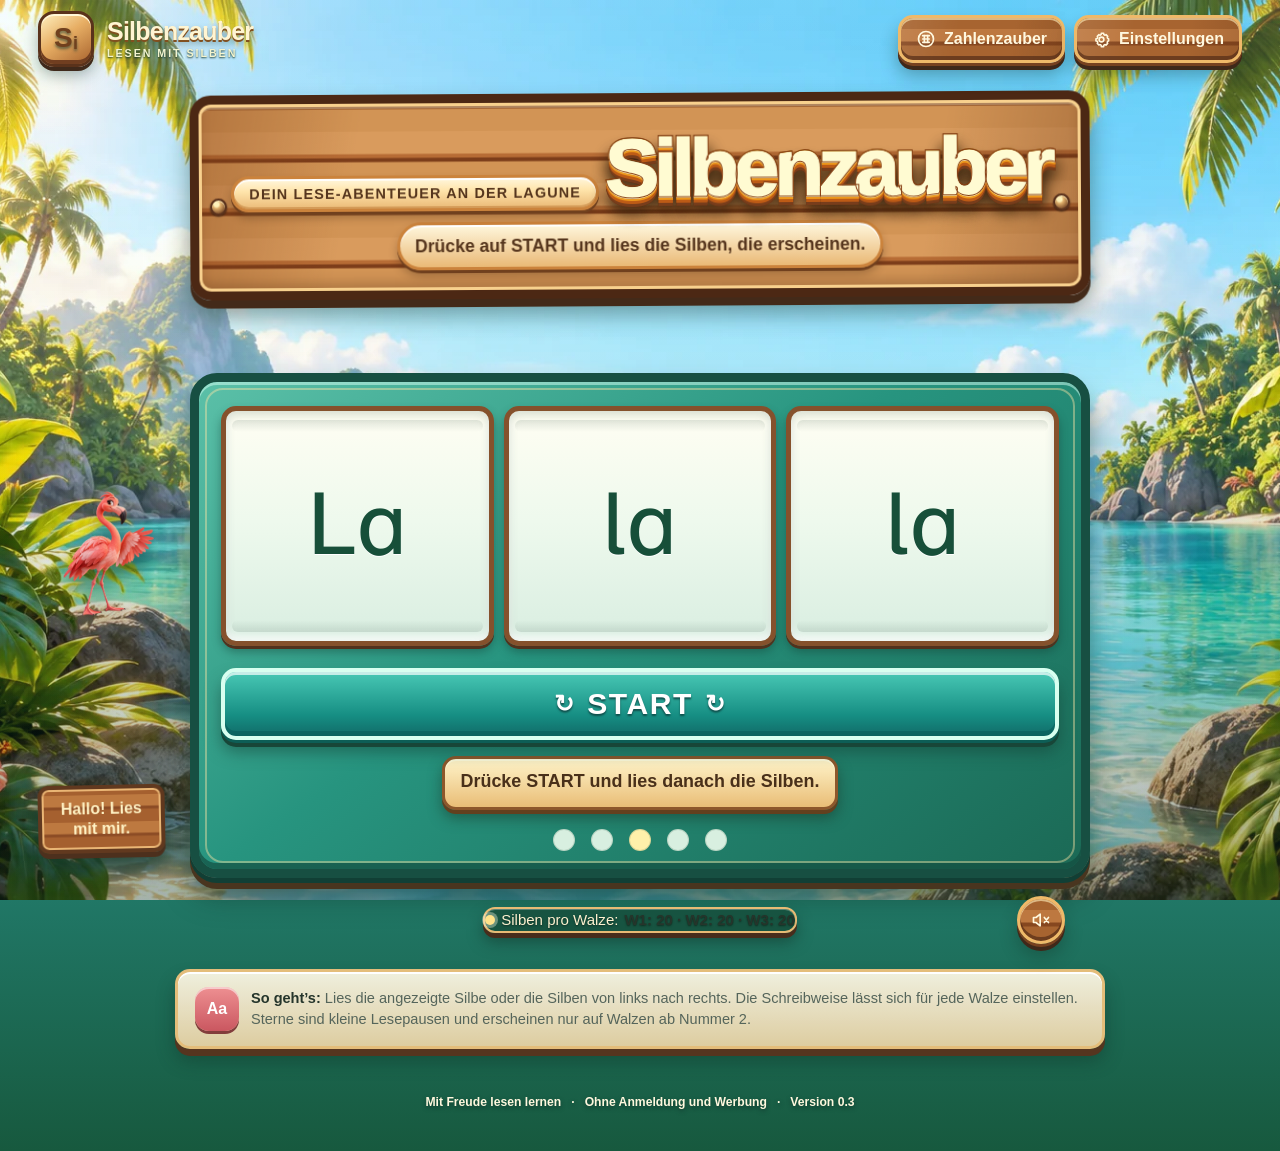
==== commit cf2ea71e: "fix(silbenzauber): entferne die doppelte Automatenüberschrift" ====
--- a/index.html
+++ b/index.html
@@ -47,7 +47,6 @@
 
         <section class="machine-area" aria-label="Silbenautomat">
           <div class="machine-frame">
-            <div class="machine-topline">DER SILBENZAUBER</div>
             <div id="reels" class="reels" style="--reel-count:3" aria-label="Drei Silbenwalzen"></div>
             <div class="machine-controls">
               <button id="spinButton" class="spin-button" type="button">
--- a/styles.css
+++ b/styles.css
@@ -978,7 +978,7 @@
   grid-template-columns: minmax(170px, .48fr) minmax(0, 1.52fr);
   align-items: end;
   gap: clamp(8px, 2.2vw, 25px);
-  width: min(1190px, 100%);
+  width: min(1440px, 100%);
   margin: 0 auto;
 }
 .mascot-area {
@@ -1142,10 +1142,29 @@
 .mini-toggle input { accent-color: #168e83; }
 
 @media (min-width: 1000px) {
-  .play-stage { grid-template-columns: minmax(210px, .45fr) minmax(0, 1.55fr); }
+  .play-stage { grid-template-columns: minmax(0, 1fr) minmax(0, 900px) minmax(0, 1fr); }
+  .mascot-area { grid-column: 1; }
+  .machine-area { grid-column: 2; }
+  .mascot-area { width: 100%; }
   .mascot-art { max-height: 470px; }
   .reels[data-count='4'] .reel-symbol { font-size: clamp(3rem, 4.7vw, 4.2rem); }
   .reels[data-count='5'] .reel-symbol { font-size: clamp(2.4rem, 3.5vw, 3.2rem); }
+}
+@media (min-width: 741px) and (max-width: 1279px) {
+  .play-stage { grid-template-columns: minmax(0, 1fr); gap: 3px; }
+  .mascot-area, .machine-area { grid-column: auto; }
+  .mascot-area {
+    display: grid;
+    grid-template-columns: minmax(110px, 160px) minmax(0, 235px);
+    align-items: center;
+    justify-content: center;
+    gap: 8px;
+    width: min(100%, 410px);
+    margin: 0 auto 12px;
+  }
+  .mascot-art { width: 100%; max-height: 170px; }
+  .mascot-speech { width: auto; margin: 0; }
+  .machine-area { width: min(900px, 100%); justify-self: center; }
 }
 @media (max-width: 740px) {
   body::before { background-position: center center; background-size: cover; }
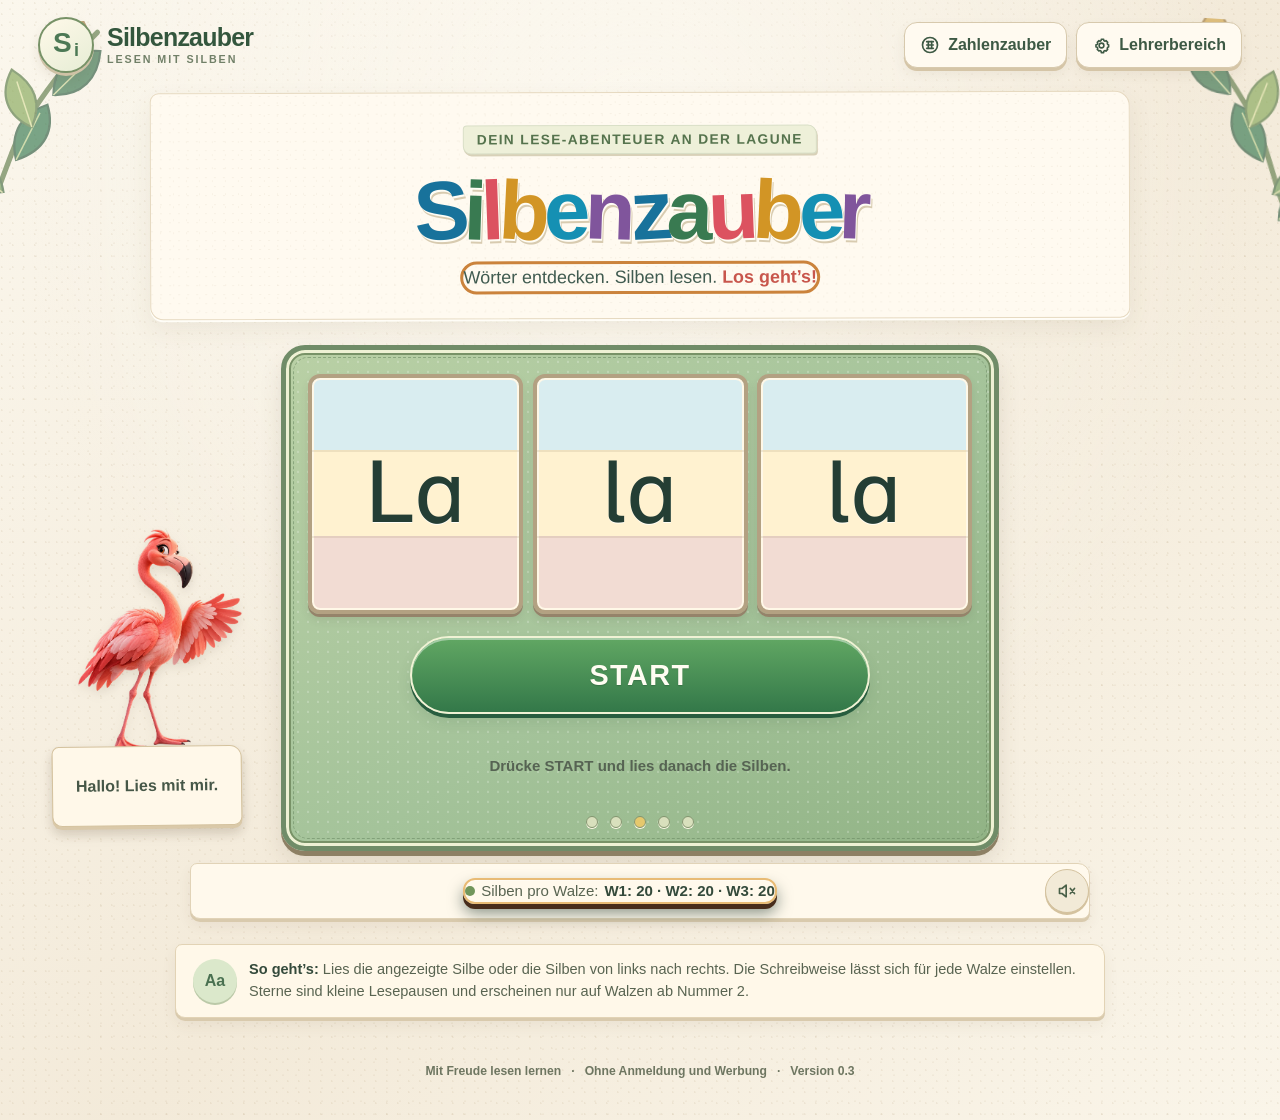
==== commit 6b4ab1a1: "Add Silbenzauber design beta concept" ====
--- a/index.html
+++ b/index.html
@@ -7,10 +7,13 @@
   <meta name="description" content="Silbenzauber: ein kindgerechter Lese-Automat für die Grundschule." />
   <title>Silbenzauber – Lesen mit Silben</title>
   <link rel="stylesheet" href="styles.css" />
+  <link rel="stylesheet" href="design-beta.css" />
   <script src="logic.js" defer></script>
   <script src="app.js" defer></script>
 </head>
-<body>
+<body class="silbenzauber-design-beta">
+  <div class="paper-foliage paper-foliage--left" aria-hidden="true"></div>
+  <div class="paper-foliage paper-foliage--right" aria-hidden="true"></div>
   <div class="page-shell">
     <header class="site-header">
       <a class="brand" href="#hauptinhalt" aria-label="Silbenzauber, zur Startseite">
@@ -27,7 +30,7 @@
         </a>
         <button id="settingsOpen" class="settings-open button-outline" type="button" aria-label="Einstellungen öffnen" aria-haspopup="dialog">
           <svg width="19" height="19" viewBox="0 0 24 24" fill="none" stroke="currentColor" stroke-width="2" stroke-linecap="round" stroke-linejoin="round" aria-hidden="true"><circle cx="12" cy="12" r="3"/><path d="M19.4 15a1.7 1.7 0 0 0 .34 1.86l.07.07-2.12 2.12-.07-.07a1.7 1.7 0 0 0-1.86-.34 1.7 1.7 0 0 0-1.04 1.56V21h-3v-.8A1.7 1.7 0 0 0 10.7 18.6a1.7 1.7 0 0 0-1.86.34l-.07.07-2.12-2.12.07-.07A1.7 1.7 0 0 0 7.06 15a1.7 1.7 0 0 0-1.56-1.04H5v-3h.5a1.7 1.7 0 0 0 1.56-1.04 1.7 1.7 0 0 0-.34-1.86l-.07-.07 2.12-2.12.07.07a1.7 1.7 0 0 0 1.86.34A1.7 1.7 0 0 0 11.74 4.7V4h3v.7A1.7 1.7 0 0 0 15.78 6.3a1.7 1.7 0 0 0 1.86-.34l.07-.07 2.12 2.12-.07.07a1.7 1.7 0 0 0-.34 1.86 1.7 1.7 0 0 0 1.56 1.04H21v3h-.02A1.7 1.7 0 0 0 19.4 15Z"/></svg>
-          <span>Einstellungen</span>
+          <span>Lehrerbereich</span>
         </button>
       </div>
     </header>
@@ -35,8 +38,8 @@
     <main id="hauptinhalt">
       <div class="intro wood-title">
         <div class="eyebrow">Dein Lese-Abenteuer an der Lagune</div>
-        <h1 aria-label="Silbenzauber" data-title="Silbenzauber"><span>Silben</span><span>zauber</span></h1>
-        <p>Drücke auf <strong>START</strong> und lies die Silben, die erscheinen.</p>
+        <h1 aria-label="Silbenzauber" data-title="Silbenzauber"><span aria-hidden="true">S</span><span aria-hidden="true">i</span><span aria-hidden="true">l</span><span aria-hidden="true">b</span><span aria-hidden="true">e</span><span aria-hidden="true">n</span><span aria-hidden="true">z</span><span aria-hidden="true">a</span><span aria-hidden="true">u</span><span aria-hidden="true">b</span><span aria-hidden="true">e</span><span aria-hidden="true">r</span></h1>
+        <p>Wörter entdecken. Silben lesen. <strong>Los geht’s!</strong></p>
       </div>
 
       <div class="play-stage" id="playStage">
--- a/styles.css
+++ b/styles.css
@@ -176,21 +176,6 @@
   border-radius: 27px;
   pointer-events: none;
 }
-.machine-topline {
-  min-height: 44px;
-  border-radius: 18px;
-  background: linear-gradient(180deg, #e3f5e7 0%, #cee9d6 100%);
-  border: 3px solid #b8d6c0;
-  color: var(--green-5);
-  display: flex;
-  justify-content: center;
-  align-items: center;
-  text-align: center;
-  font-size: 0.84rem;
-  font-weight: 900;
-  letter-spacing: 0.18em;
-  margin-bottom: 18px;
-}
 .reels {
   --reel-count: 3;
   display: grid;
@@ -237,10 +222,14 @@
   color: #de9f2f;
 }
 .reel-track {
+  /* Die Animationsspur darf die Grid-Zeilen und Automatenmaße nicht verändern. */
+  position: absolute;
+  top: 0;
+  left: 0;
+  width: 100%;
+  min-width: 0;
   display: flex;
   flex-direction: column;
-  align-self: start;
-  width: 100%;
   will-change: transform;
   transition-property: transform;
   transition-timing-function: cubic-bezier(.08, .76, .12, 1);
@@ -779,8 +768,7 @@
   .settings-open { gap: 6px; font-size: 0.76rem; padding: 9px 9px; border-radius: 12px; }
   .machine-frame { padding: 15px 11px 12px; border-width: 5px; border-radius: 23px; }
   .machine-frame::before { inset: 5px; border-radius: 15px; }
-  .machine-topline { font-size: 0.66rem; letter-spacing: 0.12em; min-height: 38px; }
-  .reels { gap: 7px; }
+    .reels { gap: 7px; }
   .reel { border-width: 3px; height: 112px; border-radius: 13px; }
   .reel-symbol { font-size: 2.6rem; }
   .reels[data-count='4'] .reel-symbol { font-size: clamp(1.35rem, 7vw, 2rem); }
@@ -994,7 +982,8 @@
 .mascot-art {
   display: block;
   width: min(100%, 320px);
-  max-height: 430px;
+  height: auto;
+  max-height: none;
   object-fit: contain;
   transform-origin: 58% 82%;
   animation: flamingo-idle 4s ease-in-out infinite;
@@ -1003,7 +992,7 @@
   position: relative;
   z-index: 1;
   width: min(100%, 235px);
-  margin: -3px 0 0;
+  margin: -10px 0 0;
   padding: 10px 12px;
   border: 4px solid #61391f;
   border-radius: 11px;
@@ -1033,14 +1022,6 @@
   box-shadow: inset 0 3px 0 #d5fff480, inset 0 -6px 0 #124c3eaa, 0 5px 0 #113f35, 0 11px 0 #49351f, 0 19px 27px #12352980;
 }
 .machine-frame::before { inset: 6px; border: 2px solid #ffe4a46b; border-radius: 18px; }
-.machine-topline {
-  border: 3px solid #85512c;
-  border-radius: 10px;
-  color: #fff4cf;
-  background: repeating-linear-gradient(0deg, #a76230 0 8px, #8c4d26 9px 11px, #bf7940 12px 19px);
-  box-shadow: inset 0 2px 0 #fff0bd70, 0 3px 0 #57331e;
-  text-shadow: 0 2px 2px #542d18;
-}
 .reels { gap: clamp(4px, 1vw, 10px); }
 .reel {
   border: 5px solid #85512c;
@@ -1142,11 +1123,12 @@
 .mini-toggle input { accent-color: #168e83; }
 
 @media (min-width: 1000px) {
-  .play-stage { grid-template-columns: minmax(0, 1fr) minmax(0, 900px) minmax(0, 1fr); }
+  .play-stage { grid-template-columns: minmax(0, 1fr) minmax(0, min(900px, calc(100% - 486px))) minmax(0, 1fr); }
   .mascot-area { grid-column: 1; }
   .machine-area { grid-column: 2; }
   .mascot-area { width: 100%; }
-  .mascot-art { max-height: 470px; }
+  .mascot-art { width: clamp(180px, 18vw, 243px); height: auto; max-height: none; }
+  .mascot-speech { width: min(190px, calc(100% + 50px)); }
   .reels[data-count='4'] .reel-symbol { font-size: clamp(3rem, 4.7vw, 4.2rem); }
   .reels[data-count='5'] .reel-symbol { font-size: clamp(2.4rem, 3.5vw, 3.2rem); }
 }
@@ -1154,25 +1136,23 @@
   .play-stage { grid-template-columns: minmax(0, 1fr); gap: 3px; }
   .mascot-area, .machine-area { grid-column: auto; }
   .mascot-area {
-    display: grid;
-    grid-template-columns: minmax(110px, 160px) minmax(0, 235px);
+    display: flex;
+    flex-direction: column;
     align-items: center;
-    justify-content: center;
-    gap: 8px;
-    width: min(100%, 410px);
+    width: min(100%, 280px);
     margin: 0 auto 12px;
   }
-  .mascot-art { width: 100%; max-height: 170px; }
-  .mascot-speech { width: auto; margin: 0; }
+  .mascot-art { width: clamp(240px, 31vw, 260px); height: auto; max-height: none; }
+  .mascot-speech { width: min(100%, 235px); }
   .machine-area { width: min(900px, 100%); justify-self: center; }
 }
 @media (max-width: 740px) {
   body::before { background-position: center center; background-size: cover; }
   .page-shell { padding: 0 14px 22px; }
   .play-stage { grid-template-columns: minmax(0, 1fr); gap: 3px; }
-  .mascot-area { display: grid; grid-template-columns: 88px minmax(0, 220px); align-items: center; justify-content: center; gap: 4px; margin: -3px auto 8px; }
-  .mascot-art { width: 88px; max-height: 105px; }
-  .mascot-speech { width: auto; margin: 0; padding: 8px 11px; font-size: .88rem; }
+  .mascot-area { display: flex; flex-direction: column; align-items: center; width: min(100%, 250px); margin: -3px auto 8px; }
+  .mascot-art { width: clamp(108px, 36vw, 132px); height: auto; max-height: none; }
+  .mascot-speech { width: min(100%, 235px); padding: 8px 11px; font-size: .88rem; }
   .machine-frame { width: 100%; }
   .reel { height: clamp(108px, 24vw, 166px); }
   .reels[data-count='4'] .reel-symbol { font-size: clamp(1.45rem, 6.5vw, 2.4rem); }
@@ -1196,12 +1176,10 @@
   .intro h1 { margin: 9px 0 4px; font-size: clamp(2.05rem, 9vw, 2.8rem); }
   .intro p { padding: 6px 10px; font-size: .83rem; }
   .eyebrow { padding: 5px 10px; font-size: .62rem; }
-  .mascot-area { grid-template-columns: 72px minmax(0, 195px); }
-  .mascot-art { width: 72px; max-height: 88px; }
+  .mascot-area { width: min(100%, 240px); }
   .mascot-speech { font-size: .8rem; }
   .machine-frame { padding: 13px 9px 12px; border-width: 5px; border-radius: 20px; }
   .machine-frame::before { inset: 4px; border-radius: 13px; }
-  .machine-topline { min-height: 34px; margin-bottom: 12px; font-size: .61rem; letter-spacing: .1em; }
   .reels { gap: 4px; }
   .reel { height: 108px; border-width: 3px; border-radius: 10px; }
   .reel::before, .reel::after { left: 4px; right: 4px; height: 8px; }
@@ -1251,7 +1229,6 @@
   display: grid;
   grid-template-columns: minmax(0, 1fr);
 }
-.machine-topline,
 .reels,
 .machine-controls,
 .machine-foot {
@@ -1279,3 +1256,60 @@
   }
   .reels[data-count='1'] .reel-symbol { font-size: clamp(3.4rem, 16vw, 4.6rem); }
 }
+
+/* Stabiler Leseautomat – fixe Geometrie während der Walzenanimation.
+   Sowohl die absolute Animationsspur als auch der Textbereich behalten
+   ihre Außenmaße, wenn START zu DREHT / NOCH MAL wechselt. */
+.machine-frame {
+  min-width: 0;
+  grid-template-rows: auto auto auto;
+}
+.reel {
+  box-sizing: border-box;
+  contain: layout paint;
+}
+.reel-track {
+  position: absolute;
+  top: 0;
+  left: 0;
+  width: 100%;
+  margin: 0;
+}
+.machine-controls .instruction {
+  box-sizing: border-box;
+  width: min(100%, 560px);
+  height: 5rem;
+  min-height: 5rem;
+  margin-inline: auto;
+  padding: 7px 12px;
+  line-height: 1.25;
+  display: flex;
+  align-items: center;
+  justify-content: center;
+}
+@media (max-width: 480px) {
+  .machine-controls .instruction {
+    height: 5.5rem;
+    min-height: 5.5rem;
+    padding: 6px 8px;
+    line-height: 1.25;
+  }
+}
+
+/* Der Flamingo ist ein eigener Grid-Bereich. Ein kürzerer Sprechblasentext
+   darf den Automaten nicht in der vertikalen Ausrichtung verschieben. */
+.play-stage .machine-area { align-self: start; }
+.mascot-area .mascot-speech {
+  box-sizing: border-box;
+  height: 5rem;
+  min-height: 5rem;
+  display: flex;
+  align-items: center;
+  justify-content: center;
+}
+@media (max-width: 480px) {
+  .mascot-area .mascot-speech {
+    height: 4.5rem;
+    min-height: 4.5rem;
+  }
+}
--- a/design-beta.css
+++ b/design-beta.css
@@ -0,0 +1,297 @@
+/* Separate, CSS-only concept for the Silbenzauber branch preview. */
+body.silbenzauber-design-beta {
+  color: #293b32;
+  background-color: #f7f0e2;
+  background-image:
+    radial-gradient(circle at 17% 28%, #8d704018 0 .7px, transparent .9px),
+    radial-gradient(circle at 77% 71%, #92744a12 0 .8px, transparent 1px),
+    linear-gradient(135deg, #fbf7ed 0%, #f3ead9 52%, #faf5e9 100%);
+  background-size: 11px 11px, 13px 13px, 100% 100%;
+}
+body.silbenzauber-design-beta::before { background: radial-gradient(ellipse at 50% 18%, #fffdf7a6 0, transparent 68%); }
+body.silbenzauber-design-beta::after { background: none; }
+body.silbenzauber-design-beta .page-shell { position: relative; z-index: 1; isolation: isolate; }
+.silbenzauber-design-beta .paper-foliage {
+  position: fixed;
+  z-index: 0;
+  top: 12px;
+  width: clamp(110px, 14vw, 210px);
+  height: clamp(150px, 20vw, 265px);
+  background: url('./assets/paper-foliage.svg') center / contain no-repeat;
+  opacity: .66;
+  pointer-events: none;
+}
+.silbenzauber-design-beta .paper-foliage--left { left: -54px; }
+.silbenzauber-design-beta .paper-foliage--right { right: -54px; transform: scaleX(-1) rotate(-4deg); }
+.silbenzauber-design-beta .site-header { min-height: 82px; padding: 14px 0 6px; }
+.silbenzauber-design-beta .brand { color: #35513e; text-shadow: none; }
+.silbenzauber-design-beta .brand-mark {
+  border: 2px solid #779267;
+  border-radius: 50%;
+  background: linear-gradient(145deg, #fff9e9, #e6edd5);
+  box-shadow: 0 3px 0 #cfc2a6, 0 6px 12px #49371b19;
+  color: #4c7955;
+}
+.silbenzauber-design-beta .brand-title { color: #33563d; text-shadow: none; }
+.silbenzauber-design-beta .brand-caption { color: #718068; text-shadow: none; }
+.silbenzauber-design-beta .button-outline {
+  min-height: 46px;
+  border: 1px solid #d7c9ad;
+  border-radius: 13px;
+  color: #3d5944;
+  background: #fffaf0;
+  box-shadow: 0 3px 0 #d5c5a7, 0 6px 13px #58432712;
+  text-decoration: none;
+}
+.silbenzauber-design-beta .button-outline:hover { background: #fffdf7; }
+.silbenzauber-design-beta .intro.wood-title {
+  width: min(980px, 100%);
+  margin: 10px auto 26px;
+  padding: clamp(18px, 3vw, 32px) clamp(16px, 4vw, 40px) 24px;
+  border: 1px solid #e6d9c0;
+  border-radius: 9px 15px 10px 13px;
+  background:
+    radial-gradient(circle at 12% 30%, #98794a12 0 .7px, transparent .9px),
+    radial-gradient(circle at 74% 70%, #98794a10 0 .7px, transparent .9px),
+    #fffaf0;
+  background-size: 9px 9px, 13px 13px, auto;
+  box-shadow: 0 2px 0 #fffdf7, 0 10px 24px #62503515;
+  transform: rotate(-.15deg);
+  animation: none;
+}
+.silbenzauber-design-beta .intro.wood-title::before,
+.silbenzauber-design-beta .intro.wood-title::after { content: none; }
+.silbenzauber-design-beta .eyebrow {
+  padding: 6px 13px;
+  border: 1px solid #d9dfc7;
+  border-radius: 4px 9px 4px 8px;
+  color: #55734d;
+  background: #eef0d9;
+  box-shadow: 1px 2px 0 #d8d1b8;
+  font-size: clamp(.7rem, 1.4vw, .86rem);
+  letter-spacing: .1em;
+}
+.silbenzauber-design-beta .intro h1 {
+  display: flex;
+  justify-content: center;
+  flex-wrap: nowrap;
+  margin: 13px 0 7px;
+  color: #31563b;
+  background: none;
+  -webkit-text-fill-color: currentColor;
+  -webkit-text-stroke: 0;
+  font-family: 'Trebuchet MS', 'Arial Rounded MT Bold', Arial, sans-serif;
+  font-size: clamp(2rem, 7.2vw, 5.2rem);
+  font-weight: 900;
+  line-height: 1.05;
+  letter-spacing: -.065em;
+  text-shadow: none;
+  white-space: nowrap;
+  animation: none;
+}
+.silbenzauber-design-beta .intro h1::after { content: none; animation: none; }
+.silbenzauber-design-beta .intro h1 span {
+  display: inline-block;
+  color: var(--letter-color, #28765b);
+  -webkit-text-fill-color: currentColor;
+  text-shadow: 1px 2px 0 #fffdf5, 2px 4px 0 #d8cbb0;
+}
+.silbenzauber-design-beta .intro h1 span:nth-child(6n + 1) { --letter-color: #18729b; transform: rotate(-3deg); }
+.silbenzauber-design-beta .intro h1 span:nth-child(6n + 2) { --letter-color: #397a51; transform: rotate(2deg); }
+.silbenzauber-design-beta .intro h1 span:nth-child(6n + 3) { --letter-color: #dc5260; transform: rotate(-2deg); }
+.silbenzauber-design-beta .intro h1 span:nth-child(6n + 4) { --letter-color: #d29525; transform: rotate(3deg); }
+.silbenzauber-design-beta .intro h1 span:nth-child(6n + 5) { --letter-color: #1590b3; transform: rotate(-1deg); }
+.silbenzauber-design-beta .intro h1 span:nth-child(6n) { --letter-color: #80559c; transform: rotate(2deg); }
+.silbenzauber-design-beta .intro p {
+  display: block;
+  width: fit-content;
+  max-width: 100%;
+  padding: 0;
+  color: #405b50;
+  background: none;
+  box-shadow: none;
+  font-size: clamp(.92rem, 1.8vw, 1.12rem);
+  font-weight: 500;
+}
+.silbenzauber-design-beta .intro p strong { color: #c8564c; }
+.silbenzauber-design-beta .play-stage { gap: clamp(12px, 2vw, 28px); }
+.silbenzauber-design-beta .mascot-area { filter: drop-shadow(0 5px 5px #55492c20); }
+.silbenzauber-design-beta .mascot-speech {
+  border: 1px solid #d4c29e;
+  border-radius: 7px 12px 8px 10px;
+  color: #465747;
+  background: #fff8e9;
+  box-shadow: 0 3px 0 #dac9a9, 0 7px 14px #55432718;
+  font-weight: 700;
+  text-shadow: none;
+  transform: rotate(-.7deg);
+}
+.silbenzauber-design-beta .machine-frame {
+  border: 5px solid #708c68;
+  border-radius: 24px;
+  background:
+    radial-gradient(circle at 20% 18%, #ffffff35 0 1px, transparent 1.5px),
+    linear-gradient(145deg, #b9d0a5 0%, #a4c39a 55%, #91b385 100%);
+  background-size: 10px 10px, auto;
+  box-shadow: inset 0 0 0 3px #eef1d4, inset 0 0 0 5px #789267, 0 5px 0 #8d8064, 0 12px 22px #58492f20;
+}
+.silbenzauber-design-beta .machine-frame::before { inset: 7px; border: 1px dashed #66855f88; border-radius: 15px; }
+.silbenzauber-design-beta .reel {
+  border: 4px solid #b3a182;
+  border-radius: 12px;
+  background: linear-gradient(180deg, #d9edf0 0 31%, #fff2d0 31% 68%, #f2dcd3 68% 100%);
+  box-shadow: inset 0 0 0 2px #fff8e7, 0 3px 0 #95836a, 0 6px 9px #51493620;
+}
+.silbenzauber-design-beta .reel::before,
+.silbenzauber-design-beta .reel::after {
+  left: 0;
+  right: 0;
+  height: 2px;
+  border-radius: 0;
+  background: #ad9c7b35;
+}
+.silbenzauber-design-beta .reel::before { top: 31%; }
+.silbenzauber-design-beta .reel::after { bottom: 31%; transform: none; }
+.silbenzauber-design-beta .reel-symbol { color: #243e34; text-shadow: 0 1px #fffdf4; }
+.silbenzauber-design-beta .spin-button {
+  width: min(460px, 100%);
+  min-height: 78px;
+  border: 2px solid #f0f2d5;
+  border-radius: 999px;
+  color: #fffdf2;
+  background: linear-gradient(180deg, #61a763, #337849);
+  box-shadow: 0 4px 0 #285d3f, 0 8px 14px #33543820, inset 0 2px 0 #ffffff70;
+  font-size: 1.8rem;
+  text-shadow: 0 1px 1px #24493055;
+}
+.silbenzauber-design-beta .button-symbol { display: none; }
+.silbenzauber-design-beta .machine-controls { display: flex; flex-direction: column; align-items: center; }
+.silbenzauber-design-beta .instruction {
+  width: 100%;
+  max-width: 560px;
+  min-height: 44px;
+  margin: 12px auto 0;
+  padding: 8px 12px;
+  border: 0;
+  color: #566353;
+  background: transparent;
+  box-shadow: none;
+  font-size: .94rem;
+  font-weight: 600;
+  text-shadow: none;
+}
+.silbenzauber-design-beta .machine-foot { gap: 12px; margin-top: 10px; }
+.silbenzauber-design-beta .machine-foot span {
+  width: 12px;
+  height: 12px;
+  border: 1px solid #82956f;
+  background: #d9e0bd;
+  box-shadow: 0 1px 0 #fff9e7;
+}
+.silbenzauber-design-beta .machine-foot span:nth-child(3) { background: #e5c86d; }
+.silbenzauber-design-beta .below-machine {
+  width: min(900px, calc(100% - 20px));
+  min-height: 56px;
+  margin-top: 12px;
+  padding: 7px 52px 7px 12px;
+  border: 1px solid #e1d3b7;
+  border-radius: 7px 12px 8px 10px;
+  background: #fff9ec;
+  box-shadow: 0 3px 0 #d9caad, 0 7px 14px #55432711;
+}
+.silbenzauber-design-beta .selection-summary { color: #596451; background: transparent; text-shadow: none; }
+.silbenzauber-design-beta .selection-summary strong { color: #344a3b; }
+.silbenzauber-design-beta .selection-dot { background: #71965b; box-shadow: none; }
+.silbenzauber-design-beta .sound-button {
+  width: 44px;
+  height: 44px;
+  border: 1px solid #d4c29e;
+  color: #496048;
+  background: #f2ead7;
+  box-shadow: 0 2px 0 #d4c29e;
+}
+.silbenzauber-design-beta .sound-button.enabled { color: #fffdf2; background: #4f8d58; }
+.silbenzauber-design-beta .learning-hint {
+  width: min(930px, 100%);
+  padding: 14px 17px;
+  border: 1px solid #e2d3b5;
+  border-radius: 7px 12px 8px 10px;
+  color: #4d5e4c;
+  background: #fff8e9;
+  box-shadow: 0 3px 0 #d9caad, 0 7px 15px #55432712;
+}
+.silbenzauber-design-beta .hint-icon { border-radius: 50%; color: #4a7151; background: #dbe8cb; box-shadow: 0 2px 0 #bbc9a8; }
+.silbenzauber-design-beta .learning-hint p { color: #596451; }
+.silbenzauber-design-beta .learning-hint strong { color: #344a3b; }
+.silbenzauber-design-beta .site-footer { color: #6e7661; font-weight: 600; text-shadow: none; }
+.silbenzauber-design-beta .settings-dialog {
+  border: 1px solid #d7c8aa;
+  border-radius: 13px;
+  background: #fff9eb;
+  box-shadow: 0 12px 0 #d5c5a6, 0 24px 60px #40352145;
+}
+.silbenzauber-design-beta .settings-dialog::backdrop { background: #39483d70; backdrop-filter: blur(3px); }
+.silbenzauber-design-beta .modal-header {
+  color: #304a39;
+  background: #f1ead8;
+  box-shadow: none;
+  border-bottom: 1px dashed #d6c9ad;
+}
+.silbenzauber-design-beta .modal-header h2 { color: #344f3b; text-shadow: none; }
+.silbenzauber-design-beta .modal-header p { color: #65705f; }
+.silbenzauber-design-beta .modal-kicker { color: #71894d; }
+.silbenzauber-design-beta .close-button,
+.silbenzauber-design-beta .segment,
+.silbenzauber-design-beta .letter-chip,
+.silbenzauber-design-beta .syllable-chip,
+.silbenzauber-design-beta .mini-action,
+.silbenzauber-design-beta .case-option {
+  border-color: #dbceb4;
+  border-radius: 9px;
+  color: #435541;
+  background: #fffdf6;
+  box-shadow: 0 2px 0 #e1d5be;
+}
+.silbenzauber-design-beta .segment[aria-pressed='true'],
+.silbenzauber-design-beta .letter-chip[aria-pressed='true'],
+.silbenzauber-design-beta .syllable-chip[aria-pressed='true'],
+.silbenzauber-design-beta .case-option[aria-pressed='true'] {
+  border-color: #739363;
+  color: #31553c;
+  background: #e6edcf;
+  box-shadow: 0 2px 0 #c3d0a7;
+}
+.silbenzauber-design-beta .settings-section,
+.silbenzauber-design-beta .preview-section,
+.silbenzauber-design-beta .reel-settings-card {
+  border-color: #e2d6bf;
+  border-radius: 9px;
+  background: #fffdf7;
+}
+.silbenzauber-design-beta .section-number { border-radius: 50%; background: #e3edcd; color: #4c704d; }
+.silbenzauber-design-beta .reel-settings-card { box-shadow: 0 2px 0 #eee4d1; }
+@media (min-width: 741px) and (max-width: 1200px) {
+  .silbenzauber-design-beta .paper-foliage { width: 105px; opacity: .42; }
+}
+@media (max-width: 740px) {
+  .silbenzauber-design-beta .paper-foliage { display: none; }
+  .silbenzauber-design-beta .site-header { min-height: 68px; padding: 8px 0 4px; }
+  .silbenzauber-design-beta .intro.wood-title { margin: 8px auto 15px; padding: 15px 10px 17px; }
+  .silbenzauber-design-beta .intro h1 { font-size: clamp(2rem, 8.3vw, 3.2rem); }
+  .silbenzauber-design-beta .intro p { font-size: .9rem; }
+  .silbenzauber-design-beta .machine-frame { padding: 14px 11px 13px; border-width: 4px; border-radius: 19px; }
+  .silbenzauber-design-beta .machine-frame::before { inset: 5px; border-radius: 12px; }
+  .silbenzauber-design-beta .reel { border-width: 3px; }
+  .silbenzauber-design-beta .spin-button { min-height: 62px; font-size: 1.45rem; }
+  .silbenzauber-design-beta .below-machine { margin-top: 9px; padding-right: 48px; }
+  .silbenzauber-design-beta .learning-hint { margin-top: 15px; }
+}
+@media (max-width: 375px) {
+  .silbenzauber-design-beta .header-actions { flex: 1 0 100%; justify-content: flex-end; }
+  .silbenzauber-design-beta .intro h1 { font-size: clamp(1.85rem, 8vw, 2.6rem); }
+  .silbenzauber-design-beta .intro p { max-width: 260px; }
+  .silbenzauber-design-beta .below-machine { width: 100%; padding-left: 7px; }
+}
+@media (prefers-reduced-motion: reduce) {
+  .silbenzauber-design-beta .intro h1 span { transform: none !important; }
+}
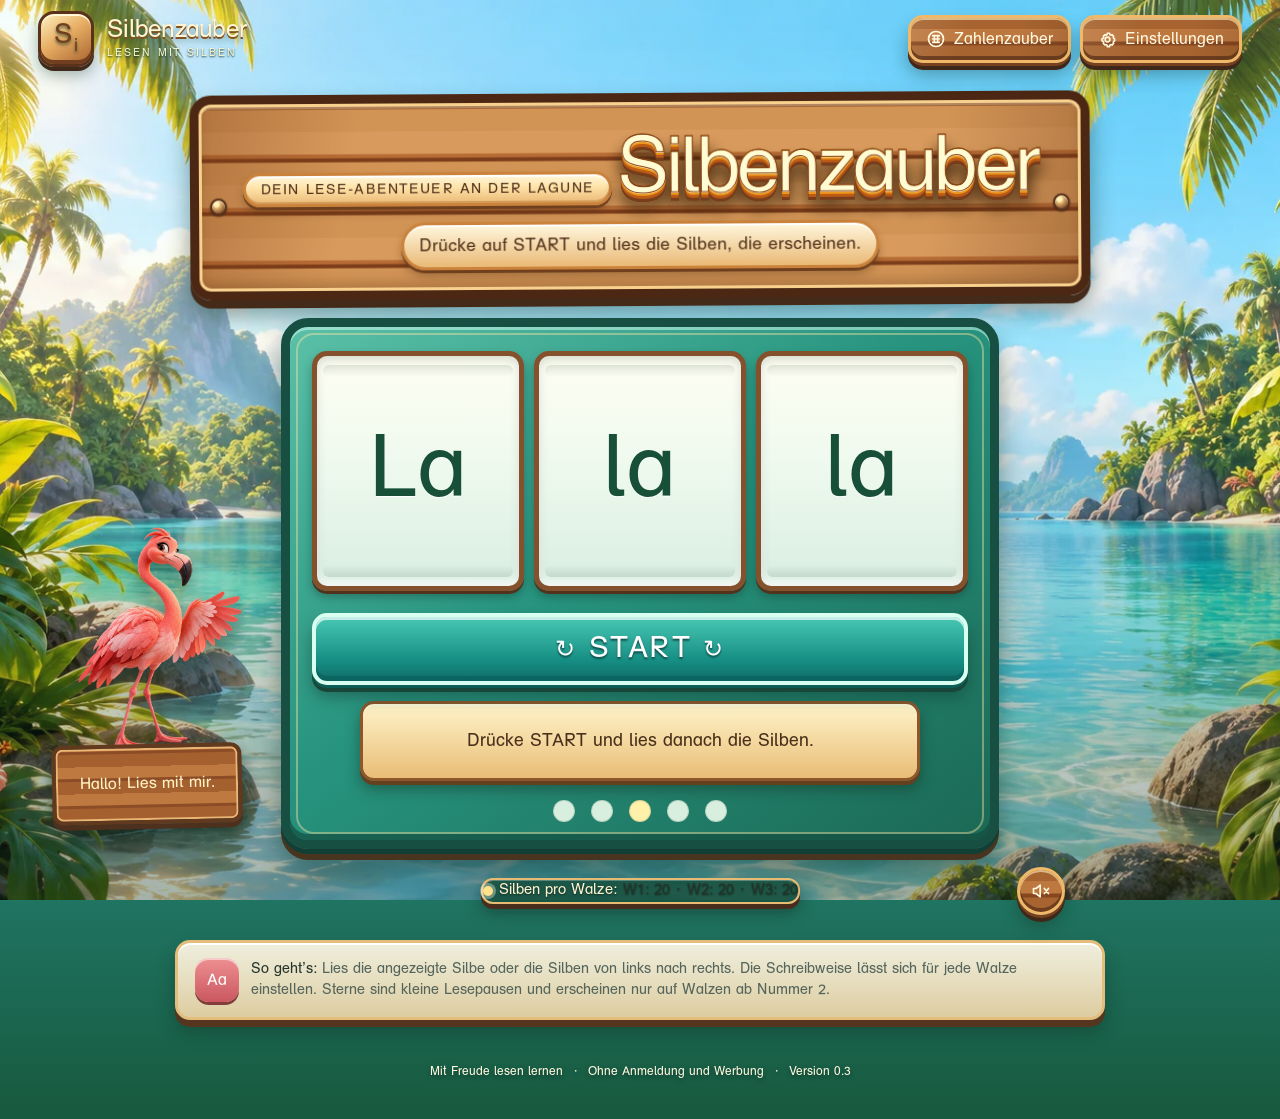
==== commit 5de50c71: "Add centralized Zauberwelt app navigation to index.html" ====
--- a/index.html
+++ b/index.html
@@ -7,13 +7,11 @@
   <meta name="description" content="Silbenzauber: ein kindgerechter Lese-Automat für die Grundschule." />
   <title>Silbenzauber – Lesen mit Silben</title>
   <link rel="stylesheet" href="styles.css" />
-  <link rel="stylesheet" href="design-beta.css" />
   <script src="logic.js" defer></script>
   <script src="app.js" defer></script>
+  <script src="https://hunderterfeldzauber.pages.dev/zauberwelt-nav.js" defer></script>
 </head>
-<body class="silbenzauber-design-beta">
-  <div class="paper-foliage paper-foliage--left" aria-hidden="true"></div>
-  <div class="paper-foliage paper-foliage--right" aria-hidden="true"></div>
+<body>
   <div class="page-shell">
     <header class="site-header">
       <a class="brand" href="#hauptinhalt" aria-label="Silbenzauber, zur Startseite">
@@ -23,14 +21,14 @@
           <span class="brand-caption">LESEN MIT SILBEN</span>
         </span>
       </a>
-      <div class="header-actions">
+      <div class="header-actions" data-zauberwelt-nav data-app="silbenzauber">
         <a class="button-outline companion-link" href="zahlenzauber/" aria-label="Zahlenzauber, Mathe-Spiel öffnen">
           <svg width="20" height="20" viewBox="0 0 24 24" fill="none" stroke="currentColor" stroke-width="2" stroke-linecap="round" stroke-linejoin="round" aria-hidden="true"><circle cx="12" cy="12" r="9"/><path d="M8 8h8M8 12h8M8 16h8"/><path d="M10 8v8m4-8v8"/></svg>
           <span>Zahlenzauber</span>
         </a>
         <button id="settingsOpen" class="settings-open button-outline" type="button" aria-label="Einstellungen öffnen" aria-haspopup="dialog">
           <svg width="19" height="19" viewBox="0 0 24 24" fill="none" stroke="currentColor" stroke-width="2" stroke-linecap="round" stroke-linejoin="round" aria-hidden="true"><circle cx="12" cy="12" r="3"/><path d="M19.4 15a1.7 1.7 0 0 0 .34 1.86l.07.07-2.12 2.12-.07-.07a1.7 1.7 0 0 0-1.86-.34 1.7 1.7 0 0 0-1.04 1.56V21h-3v-.8A1.7 1.7 0 0 0 10.7 18.6a1.7 1.7 0 0 0-1.86.34l-.07.07-2.12-2.12.07-.07A1.7 1.7 0 0 0 7.06 15a1.7 1.7 0 0 0-1.56-1.04H5v-3h.5a1.7 1.7 0 0 0 1.56-1.04 1.7 1.7 0 0 0-.34-1.86l-.07-.07 2.12-2.12.07.07a1.7 1.7 0 0 0 1.86.34A1.7 1.7 0 0 0 11.74 4.7V4h3v.7A1.7 1.7 0 0 0 15.78 6.3a1.7 1.7 0 0 0 1.86-.34l.07-.07 2.12 2.12-.07.07a1.7 1.7 0 0 0-.34 1.86 1.7 1.7 0 0 0 1.56 1.04H21v3h-.02A1.7 1.7 0 0 0 19.4 15Z"/></svg>
-          <span>Lehrerbereich</span>
+          <span>Einstellungen</span>
         </button>
       </div>
     </header>
@@ -38,8 +36,8 @@
     <main id="hauptinhalt">
       <div class="intro wood-title">
         <div class="eyebrow">Dein Lese-Abenteuer an der Lagune</div>
-        <h1 aria-label="Silbenzauber" data-title="Silbenzauber"><span aria-hidden="true">S</span><span aria-hidden="true">i</span><span aria-hidden="true">l</span><span aria-hidden="true">b</span><span aria-hidden="true">e</span><span aria-hidden="true">n</span><span aria-hidden="true">z</span><span aria-hidden="true">a</span><span aria-hidden="true">u</span><span aria-hidden="true">b</span><span aria-hidden="true">e</span><span aria-hidden="true">r</span></h1>
-        <p>Wörter entdecken. Silben lesen. <strong>Los geht’s!</strong></p>
+        <h1 aria-label="Silbenzauber" data-title="Silbenzauber"><span>Silben</span><span>zauber</span></h1>
+        <p>Drücke auf <strong>START</strong> und lies die Silben, die erscheinen.</p>
       </div>
 
       <div class="play-stage" id="playStage">
--- a/styles.css
+++ b/styles.css
@@ -1313,3 +1313,12 @@
     min-height: 4.5rem;
   }
 }
+
+/* Zauberwelt: einheitliche Grundschul-Druckschrift, auch für die Ziffern. */
+@font-face { font-family:"Druckschrift BH"; src:url("./fonts/DRUCKSCHRIFTBH-REGULAR.OTF") format("opentype"); font-weight:400; font-style:normal; font-display:swap; }
+:root { --font-main:"Druckschrift BH",Arial,sans-serif; font-family:"Druckschrift BH",Arial,sans-serif; font-synthesis:none; }
+html,body,button,input,select,textarea,dialog, .page-shell, .page-shell *, .scene, .scene *, .target text {
+  font-family:"Druckschrift BH",Arial,sans-serif!important;
+  font-synthesis:none;
+}
+.target .target-number, .target .score-tag { font-family:"Druckschrift BH",Arial,sans-serif!important; font-weight:400!important; letter-spacing:0; }
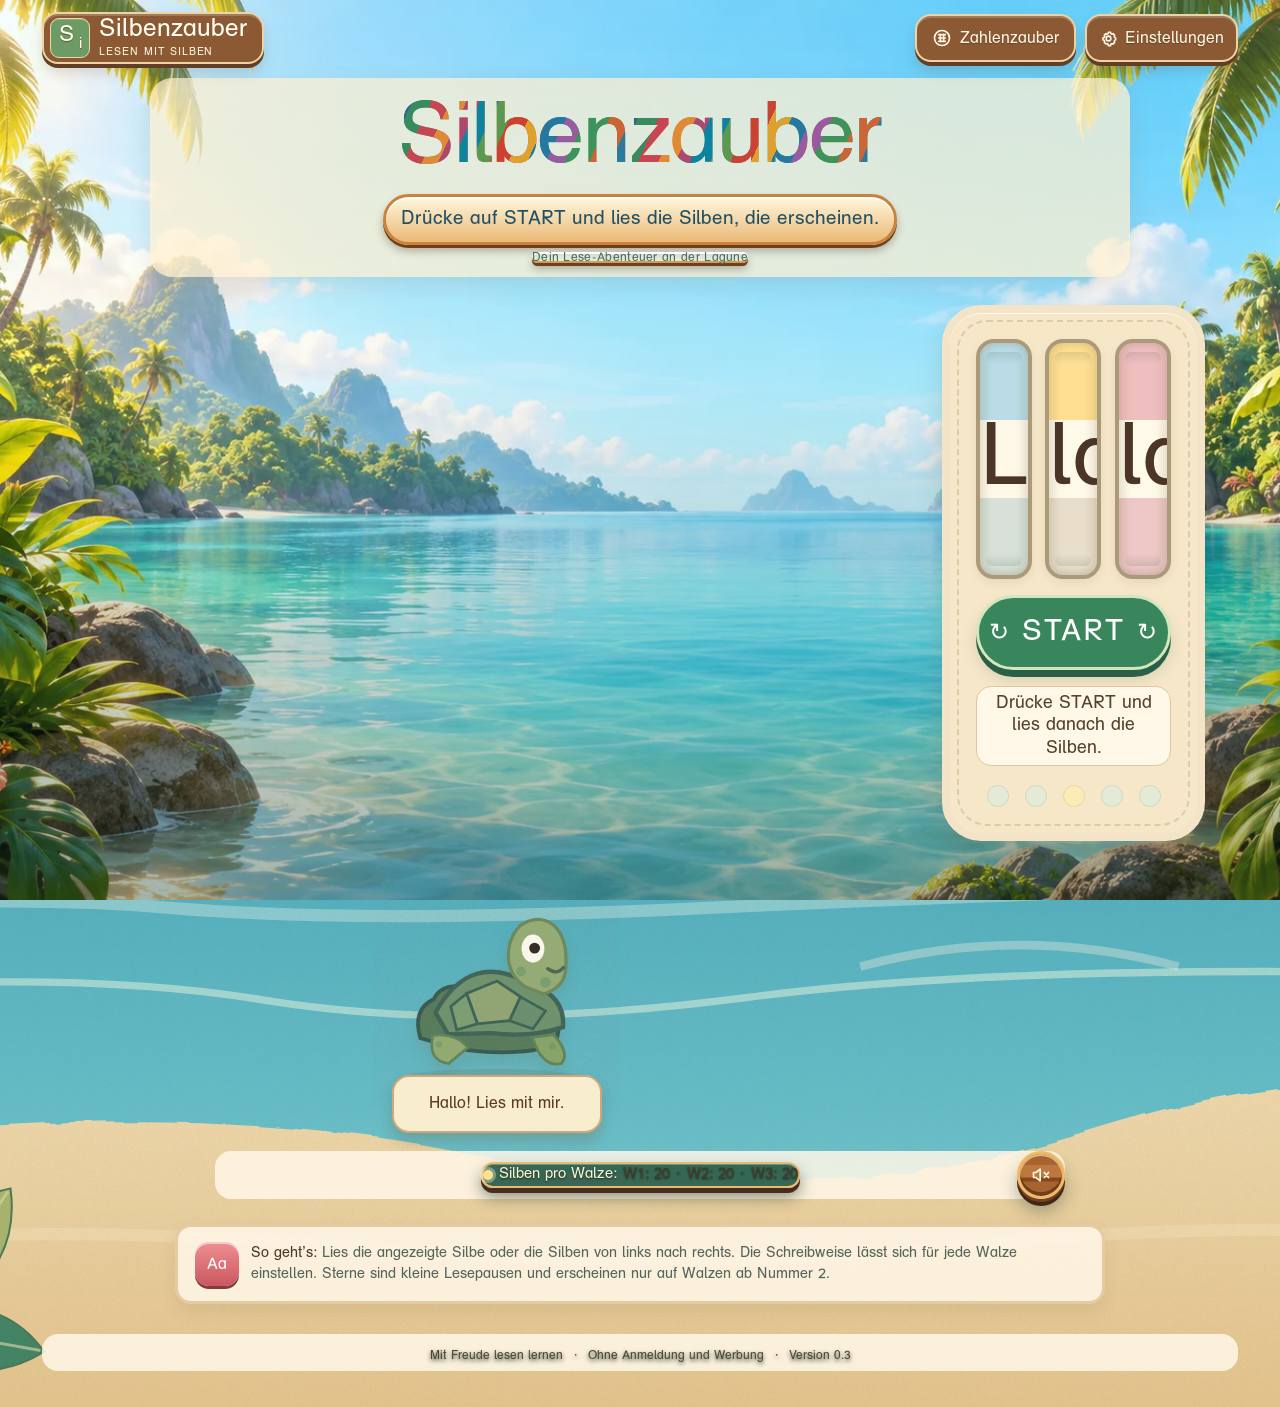
==== commit c7501754: "design: load isolated Papier & Lagune visual layer without touching game logic" ====
--- a/index.html
+++ b/index.html
@@ -7,6 +7,7 @@
   <meta name="description" content="Silbenzauber: ein kindgerechter Lese-Automat für die Grundschule." />
   <title>Silbenzauber – Lesen mit Silben</title>
   <link rel="stylesheet" href="styles.css" />
+  <link rel="stylesheet" href="papier-lagune.css" />
   <script src="logic.js" defer></script>
   <script src="app.js" defer></script>
   <script src="https://hunderterfeldzauber.pages.dev/zauberwelt-nav.js" defer></script>
@@ -41,8 +42,8 @@
       </div>
 
       <div class="play-stage" id="playStage">
-        <aside class="mascot-area" id="mascotArea" data-state="idle" aria-label="Lumi, der Flamingo">
-          <img class="mascot-art" src="assets/flamingo-mascot.webp" alt="" width="1280" height="1280" draggable="false" />
+        <aside class="mascot-area" id="mascotArea" data-state="idle" aria-label="Freundliche Schildkröte an der Lagune">
+          <img class="mascot-art" src="assets/papier-schildkroete.svg" alt="" width="1280" height="1280" draggable="false" />
           <p class="mascot-speech" id="mascotMessage" role="status" aria-live="polite">Hallo! Lies mit mir.</p>
         </aside>
 
--- a/styles.css
+++ b/styles.css
@@ -1322,3 +1322,130 @@
   font-synthesis:none;
 }
 .target .target-number, .target .score-tag { font-family:"Druckschrift BH",Arial,sans-serif!important; font-weight:400!important; letter-spacing:0; }
+
+/* Silbenzauber: Holzbanner mit drei mittig übereinanderliegenden Zeilen.
+   Reines Layout-Fix: keine Änderung an Spielregeln oder Einstellungen. */
+.intro.wood-title {
+  display: flex;
+  flex-direction: column;
+  align-items: center;
+  justify-content: center;
+  row-gap: clamp(7px, 1vw, 12px);
+}
+.intro.wood-title > .eyebrow,
+.intro.wood-title > h1,
+.intro.wood-title > p {
+  margin: 0;
+  max-width: 100%;
+  text-align: center;
+  align-self: center;
+}
+.intro.wood-title > h1 {
+  display: block;
+  width: max-content;
+}
+.intro.wood-title > p {
+  display: block;
+  width: max-content;
+  max-width: min(100%, 560px);
+}
+@media (max-width: 480px) {
+  .intro.wood-title { row-gap: 6px; }
+  .intro.wood-title > h1 {
+    font-size: clamp(1.8rem, 8.6vw, 2.8rem);
+  }
+}
+
+
+/* Zauberwelt-CI: dieselbe ruhige türkisfarbene Gestaltung wie das
+   zentrale Zauberwelt-Menü. Betrifft nur die rot markierten Bedienelemente
+   und die nicht interaktive Flamingo-Sprechblase. */
+:root {
+  --zw-control-bg: #08677a;
+  --zw-control-hover: #0b8294;
+  --zw-control-border: #b4e6dd;
+  --zw-control-text: #fffef0;
+  --zw-control-shadow: 0 3px 8px #073c4440;
+}
+.site-header .brand {
+  min-height: 48px;
+  max-width: 100%;
+  padding: 4px 14px 4px 6px;
+  gap: 9px;
+  border: 2px solid var(--zw-control-border);
+  border-radius: 13px;
+  color: var(--zw-control-text);
+  background: var(--zw-control-bg);
+  box-shadow: var(--zw-control-shadow);
+  text-shadow: none;
+}
+.site-header .brand:hover,
+.site-header .brand:focus-visible { background: var(--zw-control-hover); }
+.site-header .brand-mark {
+  width: 40px;
+  height: 40px;
+  flex: 0 0 40px;
+  border: 1px solid #b4e6dd;
+  border-radius: 9px;
+  background: #0b8294;
+  color: #fffef0;
+  box-shadow: inset 0 1px 0 #ffffff36;
+}
+.site-header .brand-mark span:first-child { left: 8px; top: 5px; font-size: 23px; }
+.site-header .brand-mark span:last-child { right: 7px; bottom: 6px; font-size: 15px; }
+.site-header .brand-title {
+  color: var(--zw-control-text);
+  text-shadow: none;
+  font-weight: 400;
+  letter-spacing: 0;
+}
+.site-header .brand-caption {
+  color: #daf5f2;
+  text-shadow: none;
+  font-weight: 400;
+  letter-spacing: .09em;
+}
+.site-header .settings-open {
+  min-height: 48px;
+  padding: 9px 12px;
+  gap: 7px;
+  border: 2px solid var(--zw-control-border);
+  border-radius: 13px;
+  color: var(--zw-control-text);
+  background: var(--zw-control-bg);
+  box-shadow: var(--zw-control-shadow);
+  font-weight: 400;
+  text-shadow: none;
+  transform: none;
+}
+.site-header .settings-open:hover,
+.site-header .settings-open:focus-visible {
+  background: var(--zw-control-hover);
+  filter: none;
+  transform: none;
+}
+.site-header .settings-open:active {
+  background: #07566a;
+  transform: none;
+  box-shadow: 0 2px 5px #073c4460;
+}
+.mascot-area .mascot-speech {
+  border: 2px solid var(--zw-control-border);
+  border-radius: 13px;
+  color: var(--zw-control-text);
+  background: var(--zw-control-bg);
+  box-shadow: var(--zw-control-shadow);
+  font-weight: 400;
+  text-shadow: none;
+  transform: none;
+  cursor: default;
+}
+@media (max-width: 480px) {
+  .site-header .brand { min-height: 44px; padding: 4px 8px 4px 5px; gap: 6px; }
+  .site-header .brand-mark { width: 36px; height: 36px; flex-basis: 36px; }
+  .site-header .brand-mark span:first-child { left: 7px; top: 4px; font-size: 21px; }
+  .site-header .brand-mark span:last-child { right: 6px; bottom: 5px; font-size: 13px; }
+  .site-header .brand-title { font-size: 1.08rem; }
+  .site-header .brand-caption { font-size: .5rem; letter-spacing: .06em; }
+  .site-header .settings-open { min-height: 44px; padding: 7px 9px; }
+}
--- a/papier-lagune.css
+++ b/papier-lagune.css
@@ -0,0 +1,217 @@
+
+/*
+ * Papier & Lagune — reine Designschicht (Beta)
+ * Bestehende Walzenlogik, Einstellungen, Sternregeln und Speicherung bleiben in
+ * app.js / logic.js unverändert. Kein neuer Codepfad für die Spiellogik.
+ */
+:root {
+  --page: #f6ebd6;
+  --panel: #fff7e8;
+  --ink: #493a29;
+  --subtle: #6f6352;
+  --cream: #fff8e9;
+  --outline: #5b785b;
+  --shadow: rgba(93, 65, 37, .15);
+}
+html, body { background: #f6ebd6; }
+body {
+  background-image: url("./assets/papier-lagune-scene.svg");
+  background-repeat: no-repeat;
+  background-position: center top;
+  background-size: cover;
+  color: #493a29;
+}
+.page-shell {
+  width: min(1260px, 100%);
+  min-height: 100dvh;
+  padding: 0 clamp(12px, 2.6vw, 32px) 34px;
+}
+.site-header { min-height: 76px; position: relative; z-index: 3; }
+.site-header .brand, .site-header .settings-open, .site-header .companion-link {
+  background: #8b5a35;
+  border: 2px solid #efd3a5;
+  border-radius: 16px;
+  box-shadow: inset 0 2px 0 #ffffff33, 0 4px 0 #633e27, 0 9px 13px #5d42252b;
+  color: #fff6e4;
+  text-shadow: 0 1px 1px #4f311e99;
+}
+.site-header .brand:hover, .site-header .settings-open:hover, .site-header .companion-link:hover {
+  background: #9c6a3e;
+}
+.site-header .brand-mark { border-color: #f4d59d; background: #6d9b65; }
+.site-header .brand-caption { color: #fff3db; }
+.intro.wood-title {
+  margin: 2px auto 28px;
+  padding: 12px 18px 14px;
+  width: min(100%, 980px);
+  border: none;
+  border-radius: 22px;
+  background: #fff1d1bb;
+  box-shadow: 0 8px 22px #765e3920;
+  transform: none;
+  animation: none;
+  row-gap: 7px;
+}
+.intro.wood-title::before, .intro.wood-title::after { display: none; }
+.intro.wood-title > h1 {
+  order: 0;
+  font-size: clamp(2.5rem, 7vw, 5.4rem);
+  line-height: 1.12;
+  letter-spacing: -.028em;
+  text-shadow: none;
+  -webkit-text-stroke: 0;
+  background: repeating-linear-gradient(115deg, #28688e 0 6%, #368c5d 6% 13%, #c84652 13% 20%, #e08a38 20% 26%, #ad486f 26% 31%, #0c84a0 31% 38%, #5b9852 38% 45%, #cb4232 45% 52%, #dfa12b 52% 59%, #2778a0 59% 66%, #995aa0 66% 73%, #3d935c 73% 82%, #cb6536 82% 90%, #2a7b9d 90% 100%);
+  background-clip: text;
+  -webkit-background-clip: text;
+  -webkit-text-fill-color: transparent;
+}
+.intro.wood-title > h1 span {
+  color: transparent;
+  background: inherit;
+  -webkit-text-fill-color: transparent;
+  -webkit-text-stroke: 0;
+  text-shadow: none;
+}
+.intro.wood-title > p {
+  order: 1;
+  color: #214f63;
+  font-size: clamp(.97rem, 1.5vw, 1.2rem);
+}
+.intro.wood-title > .eyebrow {
+  order: 2;
+  padding: 0;
+  border: none;
+  background: none;
+  color: #496e62;
+  font-size: .77rem;
+  letter-spacing: .025em;
+  text-transform: none;
+}
+.play-stage {
+  width: min(1130px, 100%);
+  grid-template-columns: minmax(0, 3.05fr) minmax(180px, .95fr);
+  gap: clamp(8px, 2vw, 24px);
+  align-items: center;
+}
+.play-stage .machine-area { order: 1; align-self: center; }
+.play-stage .mascot-area {
+  order: 2;
+  margin: 0;
+  align-self: end;
+  filter: drop-shadow(0 10px 7px #6c5e3d24);
+}
+.mascot-art {
+  width: min(100%, 245px);
+  filter: saturate(.83);
+}
+.mascot-area .mascot-speech {
+  margin: -26px auto 0;
+  width: min(100%, 210px);
+  min-height: 58px;
+  height: 58px;
+  background: #f9edcf;
+  color: #5c3a24;
+  border: 2px solid #cfa87a;
+  box-shadow: 0 6px 13px #6c4e2d20;
+  border-radius: 17px;
+}
+.machine-frame {
+  border: 8px solid #f3e4c7;
+  border-radius: 39px;
+  background: #f6e7c9;
+  box-shadow: 0 14px 26px #634b2f2b, inset 0 1px 0 #ffffffb7;
+  padding: clamp(11px, 2.7vw, 26px);
+}
+.machine-frame::before {
+  inset: 7px;
+  border: 2px dashed #bba17b65;
+  border-radius: 30px;
+}
+.reels { gap: clamp(5px, 1vw, 13px); }
+.reel {
+  border: 4px solid #aa9a7a;
+  border-radius: 18px;
+  background: linear-gradient(180deg,#b9dce6 0 33%,#fff8e9 33% 67%,#d7e1d7 67% 100%);
+  box-shadow: inset 5px 1px 8px #5f533027, inset -5px -2px 8px #5f533027, 0 4px 8px #654a2e18;
+}
+.reel:nth-child(2) {
+  background: linear-gradient(180deg,#ffdf92 0 33%,#fff9e9 33% 67%,#e8deca 67% 100%);
+}
+.reel:nth-child(3) {
+  background: linear-gradient(180deg,#efbfc0 0 33%,#fff9e9 33% 67%,#edc8c6 67% 100%);
+}
+.reel:nth-child(4) { background: linear-gradient(180deg,#b8dbc5 0 33%,#fff9e9 33% 67%,#c7ddc9 67% 100%); }
+.reel:nth-child(5) { background: linear-gradient(180deg,#cfc5e0 0 33%,#fff9e9 33% 67%,#dcd0e5 67% 100%); }
+.reel-symbol { color: #4a3527; text-shadow: none; }
+.reel-symbol.symbol-star { color: #a66c31; }
+.machine-controls { margin-top: 16px; }
+.machine-controls .spin-button {
+  width: min(100%, 360px);
+  min-height: 75px;
+  margin-inline: auto;
+  display: flex;
+  border: 3px solid #d4e6bc;
+  border-radius: 40px;
+  background: #39865d;
+  box-shadow: 0 7px 0 #2a6047, 0 10px 15px #3a59372a;
+  text-shadow: none;
+}
+.machine-controls .spin-button:hover { background: #459767; }
+.machine-controls .instruction {
+  margin-top: 16px;
+  color: #55412c;
+  border: 1px solid #e0c59d;
+  border-radius: 15px;
+  background: #fff8e8;
+  box-shadow: none;
+}
+.machine-foot { opacity: .6; }
+.below-machine, .learning-hint, .site-footer {
+  background: #fff7e8d9;
+  border-radius: 16px;
+  color: #53442e;
+}
+.learning-hint {
+  border-color: #e5caa2;
+  box-shadow: 0 8px 18px #6b513519;
+}
+.settings-dialog {
+  color: #493a29;
+  background: #fff8eb;
+  border: 3px solid #d7bb94;
+  box-shadow: 0 24px 66px #473c2f57;
+}
+.settings-dialog .modal-header,
+.settings-dialog .settings-content,
+.settings-dialog .settings-section { background-color: #fff9ef; }
+.settings-dialog .save-button { background: #3d8b60; }
+@media (max-width: 740px) {
+  body { background-size: auto 100%; background-position: 50% top; }
+  .play-stage {
+    grid-template-columns: minmax(0, 1fr);
+    gap: 9px;
+  }
+  .play-stage .machine-area { order: 1; grid-column: 1; }
+  .play-stage .mascot-area {
+    order: 2;
+    grid-column: 1;
+    flex-direction: row;
+    justify-content: center;
+    margin: 0 auto 8px;
+    width: min(100%, 350px);
+  }
+  .mascot-art { max-width: 115px; }
+  .mascot-area .mascot-speech { margin: 0 0 0 -8px; width: min(190px,60%); }
+  .intro.wood-title { margin-top: 12px; padding: 13px 10px; }
+}
+@media (max-width: 390px) {
+  .page-shell { padding-inline: 9px; }
+  .intro.wood-title > h1 { font-size: clamp(2rem, 10vw, 2.9rem); }
+  .machine-frame { border-width: 5px; padding: 9px 7px 12px; border-radius: 25px; }
+  .reels { gap: 4px; }
+  .reel { border-width: 2px; border-radius: 9px; }
+  .machine-controls .spin-button { min-height: 61px; }
+}
+@media (prefers-reduced-motion: reduce) {
+  .mascot-art { animation: none; }
+}
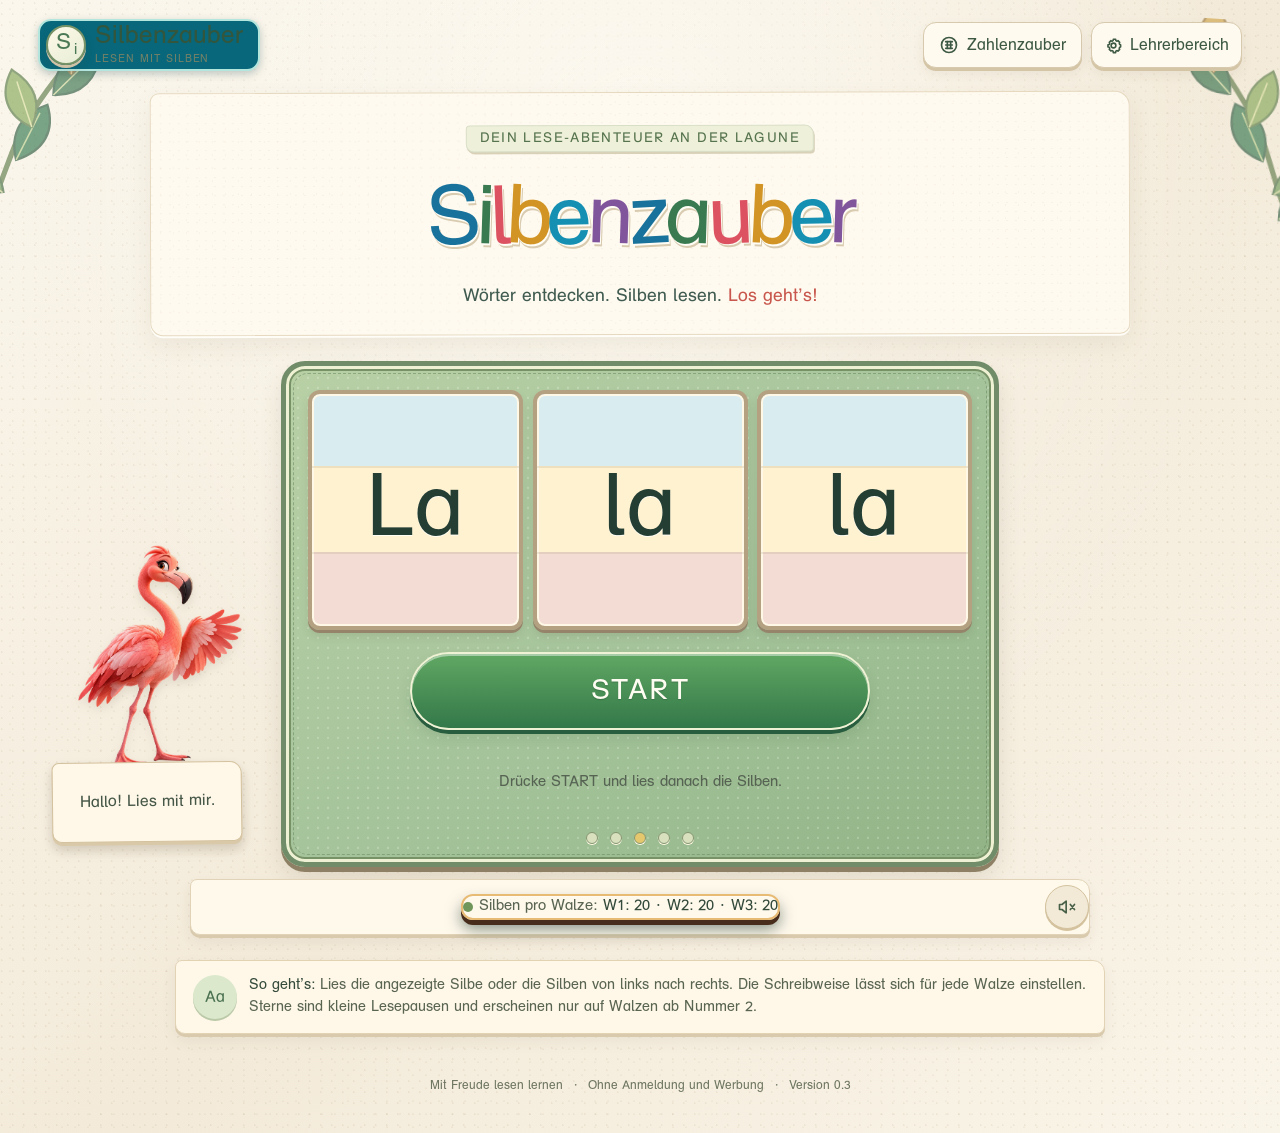
==== commit af072c7b: "Merge ddf7145faab4cd24b860bf9bc843f1c1b368c3c3 into 9a63f739e1fc2469473074c42bc69de2664b3223" ====
--- a/index.html
+++ b/index.html
@@ -7,12 +7,14 @@
   <meta name="description" content="Silbenzauber: ein kindgerechter Lese-Automat für die Grundschule." />
   <title>Silbenzauber – Lesen mit Silben</title>
   <link rel="stylesheet" href="styles.css" />
-  <link rel="stylesheet" href="papier-lagune.css" />
+  <link rel="stylesheet" href="design-beta.css" />
   <script src="logic.js" defer></script>
   <script src="app.js" defer></script>
   <script src="https://hunderterfeldzauber.pages.dev/zauberwelt-nav.js" defer></script>
 </head>
-<body>
+<body class="silbenzauber-design-beta">
+  <div class="paper-foliage paper-foliage--left" aria-hidden="true"></div>
+  <div class="paper-foliage paper-foliage--right" aria-hidden="true"></div>
   <div class="page-shell">
     <header class="site-header">
       <a class="brand" href="#hauptinhalt" aria-label="Silbenzauber, zur Startseite">
@@ -29,7 +31,7 @@
         </a>
         <button id="settingsOpen" class="settings-open button-outline" type="button" aria-label="Einstellungen öffnen" aria-haspopup="dialog">
           <svg width="19" height="19" viewBox="0 0 24 24" fill="none" stroke="currentColor" stroke-width="2" stroke-linecap="round" stroke-linejoin="round" aria-hidden="true"><circle cx="12" cy="12" r="3"/><path d="M19.4 15a1.7 1.7 0 0 0 .34 1.86l.07.07-2.12 2.12-.07-.07a1.7 1.7 0 0 0-1.86-.34 1.7 1.7 0 0 0-1.04 1.56V21h-3v-.8A1.7 1.7 0 0 0 10.7 18.6a1.7 1.7 0 0 0-1.86.34l-.07.07-2.12-2.12.07-.07A1.7 1.7 0 0 0 7.06 15a1.7 1.7 0 0 0-1.56-1.04H5v-3h.5a1.7 1.7 0 0 0 1.56-1.04 1.7 1.7 0 0 0-.34-1.86l-.07-.07 2.12-2.12.07.07a1.7 1.7 0 0 0 1.86.34A1.7 1.7 0 0 0 11.74 4.7V4h3v.7A1.7 1.7 0 0 0 15.78 6.3a1.7 1.7 0 0 0 1.86-.34l.07-.07 2.12 2.12-.07.07a1.7 1.7 0 0 0-.34 1.86 1.7 1.7 0 0 0 1.56 1.04H21v3h-.02A1.7 1.7 0 0 0 19.4 15Z"/></svg>
-          <span>Einstellungen</span>
+          <span>Lehrerbereich</span>
         </button>
       </div>
     </header>
@@ -37,13 +39,13 @@
     <main id="hauptinhalt">
       <div class="intro wood-title">
         <div class="eyebrow">Dein Lese-Abenteuer an der Lagune</div>
-        <h1 aria-label="Silbenzauber" data-title="Silbenzauber"><span>Silben</span><span>zauber</span></h1>
-        <p>Drücke auf <strong>START</strong> und lies die Silben, die erscheinen.</p>
+        <h1 aria-label="Silbenzauber" data-title="Silbenzauber"><span aria-hidden="true">S</span><span aria-hidden="true">i</span><span aria-hidden="true">l</span><span aria-hidden="true">b</span><span aria-hidden="true">e</span><span aria-hidden="true">n</span><span aria-hidden="true">z</span><span aria-hidden="true">a</span><span aria-hidden="true">u</span><span aria-hidden="true">b</span><span aria-hidden="true">e</span><span aria-hidden="true">r</span></h1>
+        <p>Wörter entdecken. Silben lesen. <strong>Los geht’s!</strong></p>
       </div>
 
       <div class="play-stage" id="playStage">
-        <aside class="mascot-area" id="mascotArea" data-state="idle" aria-label="Freundliche Schildkröte an der Lagune">
-          <img class="mascot-art" src="assets/papier-schildkroete.svg" alt="" width="1280" height="1280" draggable="false" />
+        <aside class="mascot-area" id="mascotArea" data-state="idle" aria-label="Lumi, der Flamingo">
+          <img class="mascot-art" src="assets/flamingo-mascot.webp" alt="" width="1280" height="1280" draggable="false" />
           <p class="mascot-speech" id="mascotMessage" role="status" aria-live="polite">Hallo! Lies mit mir.</p>
         </aside>
 
--- a/design-beta.css
+++ b/design-beta.css
@@ -0,0 +1,299 @@
+/* Separate, CSS-only concept for the Silbenzauber branch preview. */
+body.silbenzauber-design-beta {
+  color: #293b32;
+  background-color: #f7f0e2;
+  background-image:
+    radial-gradient(circle at 17% 28%, #8d704018 0 .7px, transparent .9px),
+    radial-gradient(circle at 77% 71%, #92744a12 0 .8px, transparent 1px),
+    linear-gradient(135deg, #fbf7ed 0%, #f3ead9 52%, #faf5e9 100%);
+  background-size: 11px 11px, 13px 13px, 100% 100%;
+}
+body.silbenzauber-design-beta::before { background: radial-gradient(ellipse at 50% 18%, #fffdf7a6 0, transparent 68%); }
+body.silbenzauber-design-beta::after { background: none; }
+body.silbenzauber-design-beta .page-shell { position: relative; z-index: 1; isolation: isolate; }
+.silbenzauber-design-beta .paper-foliage {
+  position: fixed;
+  z-index: 0;
+  top: 12px;
+  width: clamp(110px, 14vw, 210px);
+  height: clamp(150px, 20vw, 265px);
+  background: url('./assets/paper-foliage.svg') center / contain no-repeat;
+  opacity: .66;
+  pointer-events: none;
+}
+.silbenzauber-design-beta .paper-foliage--left { left: -54px; }
+.silbenzauber-design-beta .paper-foliage--right { right: -54px; transform: scaleX(-1) rotate(-4deg); }
+.silbenzauber-design-beta .site-header { min-height: 82px; padding: 14px 0 6px; }
+.silbenzauber-design-beta .brand { color: #35513e; text-shadow: none; }
+.silbenzauber-design-beta .brand-mark {
+  border: 2px solid #779267;
+  border-radius: 50%;
+  background: linear-gradient(145deg, #fff9e9, #e6edd5);
+  box-shadow: 0 3px 0 #cfc2a6, 0 6px 12px #49371b19;
+  color: #4c7955;
+}
+.silbenzauber-design-beta .brand-title { color: #33563d; text-shadow: none; }
+.silbenzauber-design-beta .brand-caption { color: #718068; text-shadow: none; }
+.silbenzauber-design-beta .button-outline {
+  min-height: 46px;
+  border: 1px solid #d7c9ad;
+  border-radius: 13px;
+  color: #3d5944;
+  background: #fffaf0;
+  box-shadow: 0 3px 0 #d5c5a7, 0 6px 13px #58432712;
+  text-decoration: none;
+}
+.silbenzauber-design-beta .button-outline:hover { background: #fffdf7; }
+.silbenzauber-design-beta .intro.wood-title {
+  width: min(980px, 100%);
+  margin: 10px auto 26px;
+  padding: clamp(18px, 3vw, 32px) clamp(16px, 4vw, 40px) 24px;
+  border: 1px solid #e6d9c0;
+  border-radius: 9px 15px 10px 13px;
+  background:
+    radial-gradient(circle at 12% 30%, #98794a12 0 .7px, transparent .9px),
+    radial-gradient(circle at 74% 70%, #98794a10 0 .7px, transparent .9px),
+    #fffaf0;
+  background-size: 9px 9px, 13px 13px, auto;
+  box-shadow: 0 2px 0 #fffdf7, 0 10px 24px #62503515;
+  transform: rotate(-.15deg);
+  animation: none;
+}
+.silbenzauber-design-beta .intro.wood-title::before,
+.silbenzauber-design-beta .intro.wood-title::after { content: none; }
+.silbenzauber-design-beta .eyebrow {
+  padding: 6px 13px;
+  border: 1px solid #d9dfc7;
+  border-radius: 4px 9px 4px 8px;
+  color: #55734d;
+  background: #eef0d9;
+  box-shadow: 1px 2px 0 #d8d1b8;
+  font-size: clamp(.7rem, 1.4vw, .86rem);
+  letter-spacing: .1em;
+}
+.silbenzauber-design-beta .intro h1 {
+  display: flex;
+  justify-content: center;
+  flex-wrap: nowrap;
+  margin: 13px 0 7px;
+  color: #31563b;
+  background: none;
+  -webkit-text-fill-color: currentColor;
+  -webkit-text-stroke: 0;
+  font-family: 'Trebuchet MS', 'Arial Rounded MT Bold', Arial, sans-serif;
+  font-size: clamp(2rem, 7.2vw, 5.2rem);
+  font-weight: 900;
+  line-height: 1.05;
+  letter-spacing: -.065em;
+  text-shadow: none;
+  white-space: nowrap;
+  animation: none;
+}
+.silbenzauber-design-beta .intro h1::after { content: none; animation: none; }
+.silbenzauber-design-beta .intro h1 span {
+  display: inline-block;
+  color: var(--letter-color, #28765b);
+  -webkit-text-fill-color: currentColor;
+  text-shadow: 1px 2px 0 #fffdf5, 2px 4px 0 #d8cbb0;
+}
+.silbenzauber-design-beta .intro h1 span:nth-child(6n + 1) { --letter-color: #18729b; transform: rotate(-3deg); }
+.silbenzauber-design-beta .intro h1 span:nth-child(6n + 2) { --letter-color: #397a51; transform: rotate(2deg); }
+.silbenzauber-design-beta .intro h1 span:nth-child(6n + 3) { --letter-color: #dc5260; transform: rotate(-2deg); }
+.silbenzauber-design-beta .intro h1 span:nth-child(6n + 4) { --letter-color: #d29525; transform: rotate(3deg); }
+.silbenzauber-design-beta .intro h1 span:nth-child(6n + 5) { --letter-color: #1590b3; transform: rotate(-1deg); }
+.silbenzauber-design-beta .intro h1 span:nth-child(6n) { --letter-color: #80559c; transform: rotate(2deg); }
+.silbenzauber-design-beta .intro p {
+  display: block;
+  width: fit-content;
+  max-width: 100%;
+  padding: 0;
+  border: 0;
+  border-radius: 0;
+  color: #405b50;
+  background: none;
+  box-shadow: none;
+  font-size: clamp(.92rem, 1.8vw, 1.12rem);
+  font-weight: 500;
+}
+.silbenzauber-design-beta .intro p strong { color: #c8564c; }
+.silbenzauber-design-beta .play-stage { gap: clamp(12px, 2vw, 28px); }
+.silbenzauber-design-beta .mascot-area { filter: drop-shadow(0 5px 5px #55492c20); }
+.silbenzauber-design-beta .mascot-speech {
+  border: 1px solid #d4c29e;
+  border-radius: 7px 12px 8px 10px;
+  color: #465747;
+  background: #fff8e9;
+  box-shadow: 0 3px 0 #dac9a9, 0 7px 14px #55432718;
+  font-weight: 700;
+  text-shadow: none;
+  transform: rotate(-.7deg);
+}
+.silbenzauber-design-beta .machine-frame {
+  border: 5px solid #708c68;
+  border-radius: 24px;
+  background:
+    radial-gradient(circle at 20% 18%, #ffffff35 0 1px, transparent 1.5px),
+    linear-gradient(145deg, #b9d0a5 0%, #a4c39a 55%, #91b385 100%);
+  background-size: 10px 10px, auto;
+  box-shadow: inset 0 0 0 3px #eef1d4, inset 0 0 0 5px #789267, 0 5px 0 #8d8064, 0 12px 22px #58492f20;
+}
+.silbenzauber-design-beta .machine-frame::before { inset: 7px; border: 1px dashed #66855f88; border-radius: 15px; }
+.silbenzauber-design-beta .reel {
+  border: 4px solid #b3a182;
+  border-radius: 12px;
+  background: linear-gradient(180deg, #d9edf0 0 31%, #fff2d0 31% 68%, #f2dcd3 68% 100%);
+  box-shadow: inset 0 0 0 2px #fff8e7, 0 3px 0 #95836a, 0 6px 9px #51493620;
+}
+.silbenzauber-design-beta .reel::before,
+.silbenzauber-design-beta .reel::after {
+  left: 0;
+  right: 0;
+  height: 2px;
+  border-radius: 0;
+  background: #ad9c7b35;
+}
+.silbenzauber-design-beta .reel::before { top: 31%; }
+.silbenzauber-design-beta .reel::after { bottom: 31%; transform: none; }
+.silbenzauber-design-beta .reel-symbol { color: #243e34; text-shadow: 0 1px #fffdf4; }
+.silbenzauber-design-beta .spin-button {
+  width: min(460px, 100%);
+  min-height: 78px;
+  border: 2px solid #f0f2d5;
+  border-radius: 999px;
+  color: #fffdf2;
+  background: linear-gradient(180deg, #61a763, #337849);
+  box-shadow: 0 4px 0 #285d3f, 0 8px 14px #33543820, inset 0 2px 0 #ffffff70;
+  font-size: 1.8rem;
+  text-shadow: 0 1px 1px #24493055;
+}
+.silbenzauber-design-beta .button-symbol { display: none; }
+.silbenzauber-design-beta .machine-controls { display: flex; flex-direction: column; align-items: center; }
+.silbenzauber-design-beta .instruction {
+  width: 100%;
+  max-width: 560px;
+  min-height: 44px;
+  margin: 12px auto 0;
+  padding: 8px 12px;
+  border: 0;
+  color: #566353;
+  background: transparent;
+  box-shadow: none;
+  font-size: .94rem;
+  font-weight: 600;
+  text-shadow: none;
+}
+.silbenzauber-design-beta .machine-foot { gap: 12px; margin-top: 10px; }
+.silbenzauber-design-beta .machine-foot span {
+  width: 12px;
+  height: 12px;
+  border: 1px solid #82956f;
+  background: #d9e0bd;
+  box-shadow: 0 1px 0 #fff9e7;
+}
+.silbenzauber-design-beta .machine-foot span:nth-child(3) { background: #e5c86d; }
+.silbenzauber-design-beta .below-machine {
+  width: min(900px, calc(100% - 20px));
+  min-height: 56px;
+  margin-top: 12px;
+  padding: 7px 52px 7px 12px;
+  border: 1px solid #e1d3b7;
+  border-radius: 7px 12px 8px 10px;
+  background: #fff9ec;
+  box-shadow: 0 3px 0 #d9caad, 0 7px 14px #55432711;
+}
+.silbenzauber-design-beta .selection-summary { color: #596451; background: transparent; text-shadow: none; }
+.silbenzauber-design-beta .selection-summary strong { color: #344a3b; }
+.silbenzauber-design-beta .selection-dot { background: #71965b; box-shadow: none; }
+.silbenzauber-design-beta .sound-button {
+  width: 44px;
+  height: 44px;
+  border: 1px solid #d4c29e;
+  color: #496048;
+  background: #f2ead7;
+  box-shadow: 0 2px 0 #d4c29e;
+}
+.silbenzauber-design-beta .sound-button.enabled { color: #fffdf2; background: #4f8d58; }
+.silbenzauber-design-beta .learning-hint {
+  width: min(930px, 100%);
+  padding: 14px 17px;
+  border: 1px solid #e2d3b5;
+  border-radius: 7px 12px 8px 10px;
+  color: #4d5e4c;
+  background: #fff8e9;
+  box-shadow: 0 3px 0 #d9caad, 0 7px 15px #55432712;
+}
+.silbenzauber-design-beta .hint-icon { border-radius: 50%; color: #4a7151; background: #dbe8cb; box-shadow: 0 2px 0 #bbc9a8; }
+.silbenzauber-design-beta .learning-hint p { color: #596451; }
+.silbenzauber-design-beta .learning-hint strong { color: #344a3b; }
+.silbenzauber-design-beta .site-footer { color: #6e7661; font-weight: 600; text-shadow: none; }
+.silbenzauber-design-beta .settings-dialog {
+  border: 1px solid #d7c8aa;
+  border-radius: 13px;
+  background: #fff9eb;
+  box-shadow: 0 12px 0 #d5c5a6, 0 24px 60px #40352145;
+}
+.silbenzauber-design-beta .settings-dialog::backdrop { background: #39483d70; backdrop-filter: blur(3px); }
+.silbenzauber-design-beta .modal-header {
+  color: #304a39;
+  background: #f1ead8;
+  box-shadow: none;
+  border-bottom: 1px dashed #d6c9ad;
+}
+.silbenzauber-design-beta .modal-header h2 { color: #344f3b; text-shadow: none; }
+.silbenzauber-design-beta .modal-header p { color: #65705f; }
+.silbenzauber-design-beta .modal-kicker { color: #71894d; }
+.silbenzauber-design-beta .close-button,
+.silbenzauber-design-beta .segment,
+.silbenzauber-design-beta .letter-chip,
+.silbenzauber-design-beta .syllable-chip,
+.silbenzauber-design-beta .mini-action,
+.silbenzauber-design-beta .case-option {
+  border-color: #dbceb4;
+  border-radius: 9px;
+  color: #435541;
+  background: #fffdf6;
+  box-shadow: 0 2px 0 #e1d5be;
+}
+.silbenzauber-design-beta .segment[aria-pressed='true'],
+.silbenzauber-design-beta .letter-chip[aria-pressed='true'],
+.silbenzauber-design-beta .syllable-chip[aria-pressed='true'],
+.silbenzauber-design-beta .case-option[aria-pressed='true'] {
+  border-color: #739363;
+  color: #31553c;
+  background: #e6edcf;
+  box-shadow: 0 2px 0 #c3d0a7;
+}
+.silbenzauber-design-beta .settings-section,
+.silbenzauber-design-beta .preview-section,
+.silbenzauber-design-beta .reel-settings-card {
+  border-color: #e2d6bf;
+  border-radius: 9px;
+  background: #fffdf7;
+}
+.silbenzauber-design-beta .section-number { border-radius: 50%; background: #e3edcd; color: #4c704d; }
+.silbenzauber-design-beta .reel-settings-card { box-shadow: 0 2px 0 #eee4d1; }
+@media (min-width: 741px) and (max-width: 1200px) {
+  .silbenzauber-design-beta .paper-foliage { width: 105px; opacity: .42; }
+}
+@media (max-width: 740px) {
+  .silbenzauber-design-beta .paper-foliage { display: none; }
+  .silbenzauber-design-beta .site-header { min-height: 68px; padding: 8px 0 4px; }
+  .silbenzauber-design-beta .intro.wood-title { margin: 8px auto 15px; padding: 15px 10px 17px; }
+  .silbenzauber-design-beta .intro h1 { font-size: clamp(2rem, 8.3vw, 3.2rem); }
+  .silbenzauber-design-beta .intro p { font-size: .9rem; }
+  .silbenzauber-design-beta .machine-frame { padding: 14px 11px 13px; border-width: 4px; border-radius: 19px; }
+  .silbenzauber-design-beta .machine-frame::before { inset: 5px; border-radius: 12px; }
+  .silbenzauber-design-beta .reel { border-width: 3px; }
+  .silbenzauber-design-beta .spin-button { min-height: 62px; font-size: 1.45rem; }
+  .silbenzauber-design-beta .below-machine { margin-top: 9px; padding-right: 48px; }
+  .silbenzauber-design-beta .learning-hint { margin-top: 15px; }
+}
+@media (max-width: 375px) {
+  .silbenzauber-design-beta .header-actions { flex: 1 0 100%; justify-content: flex-end; }
+  .silbenzauber-design-beta .intro h1 { font-size: clamp(1.85rem, 8vw, 2.6rem); }
+  .silbenzauber-design-beta .intro p { max-width: 260px; }
+  .silbenzauber-design-beta .below-machine { width: 100%; padding-left: 7px; }
+}
+@media (prefers-reduced-motion: reduce) {
+  .silbenzauber-design-beta .intro h1 span { transform: none !important; }
+}
